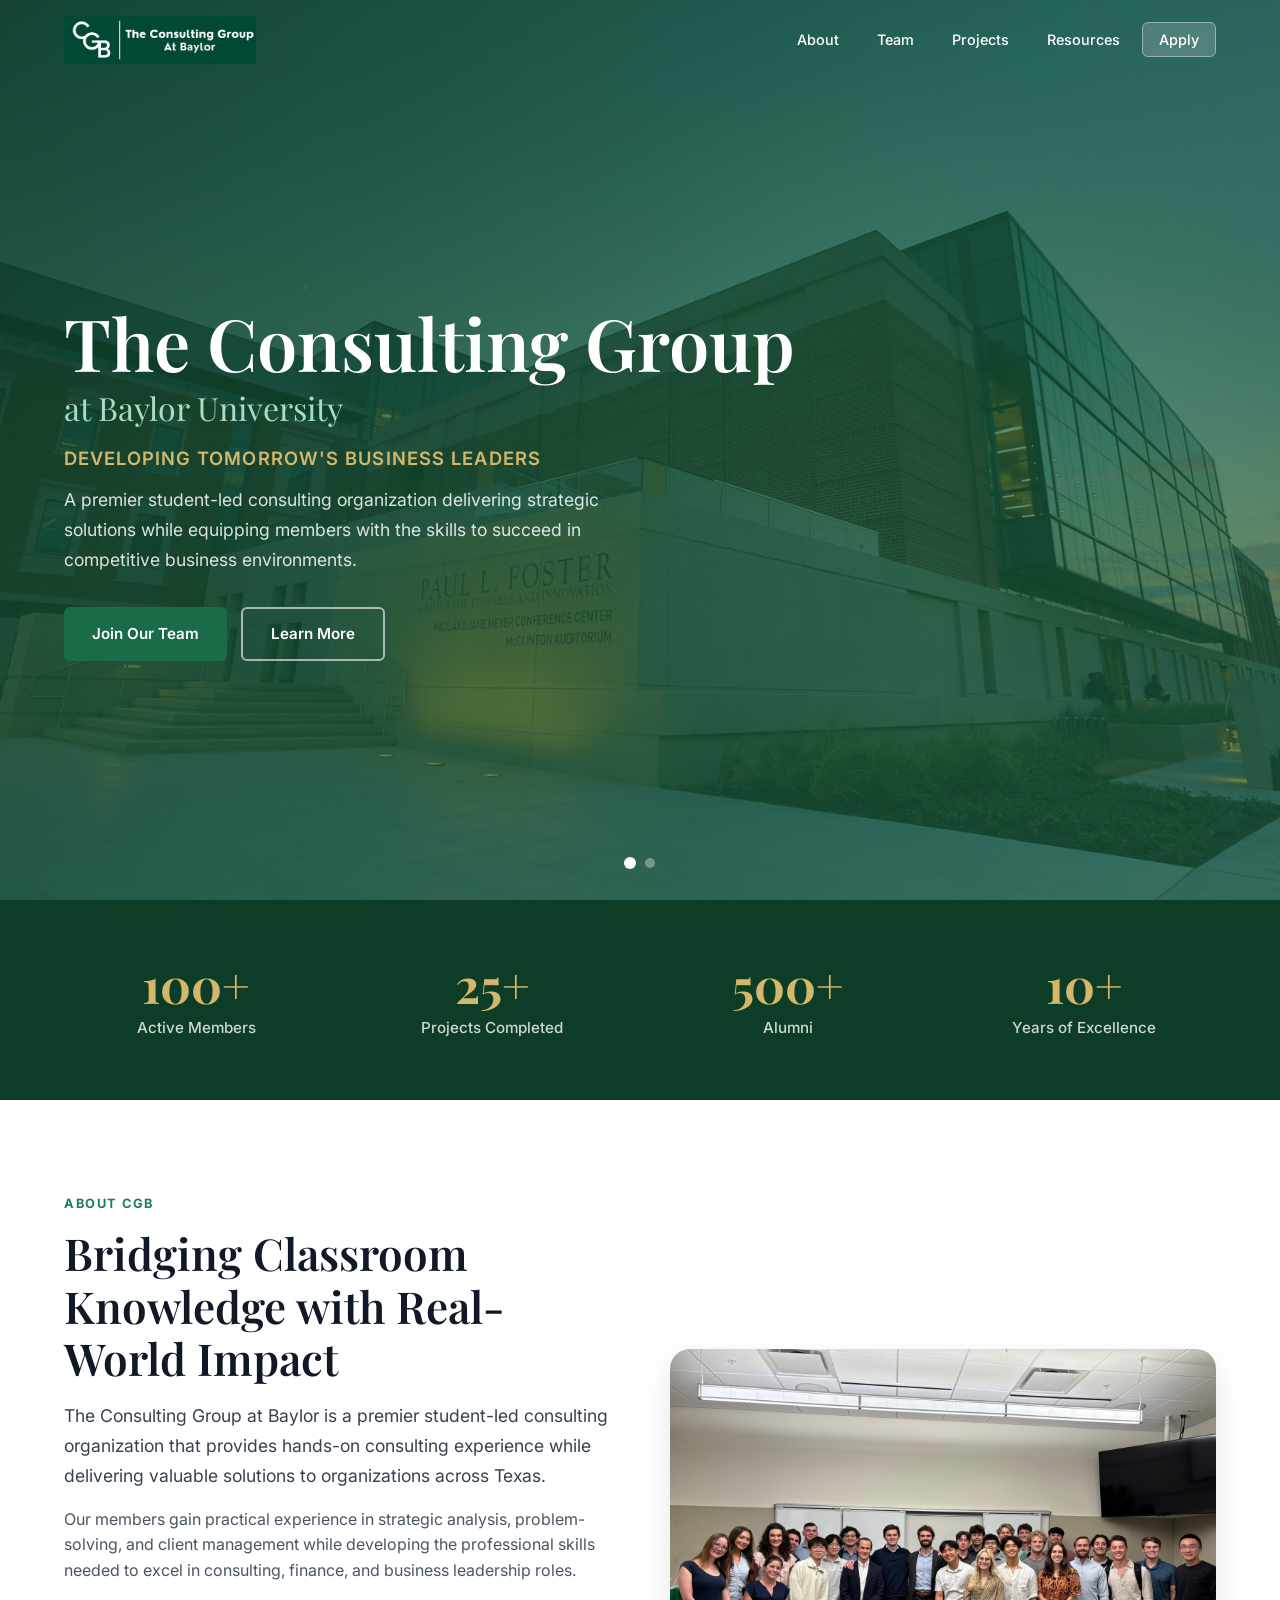
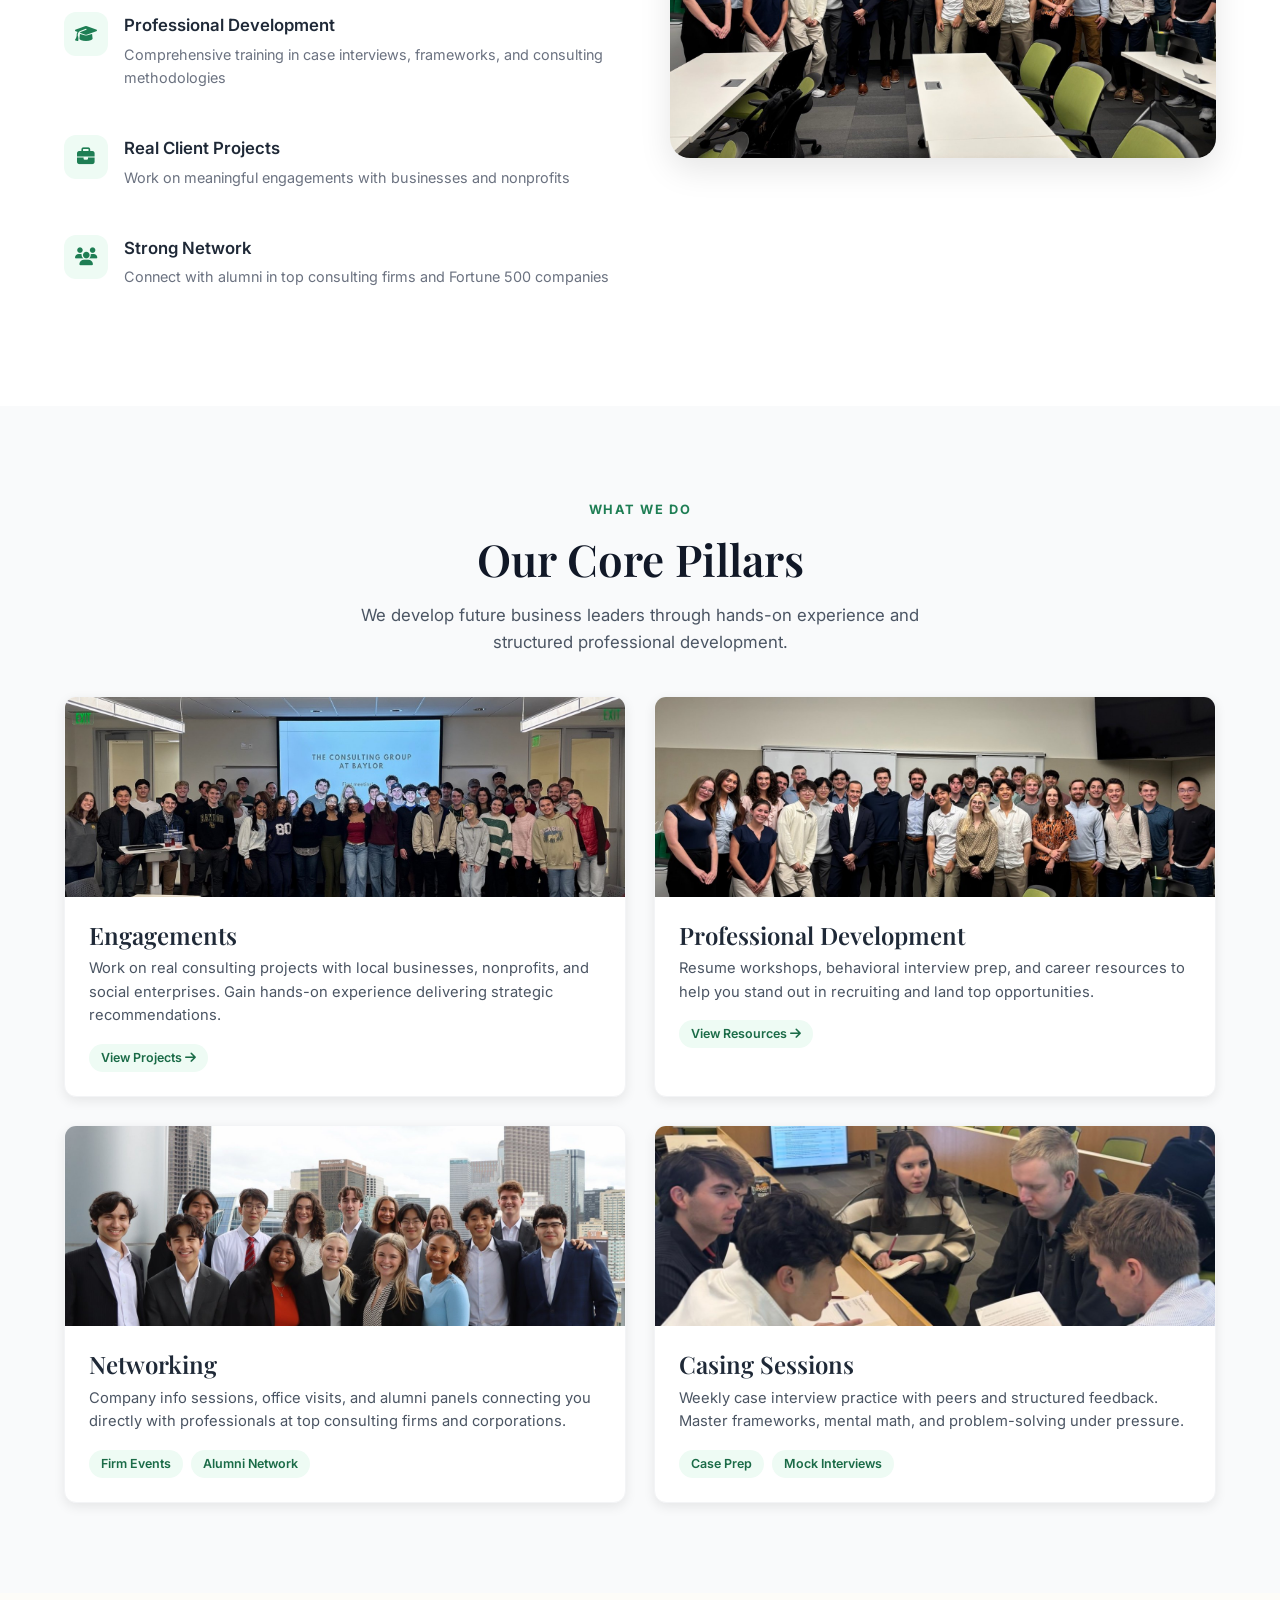
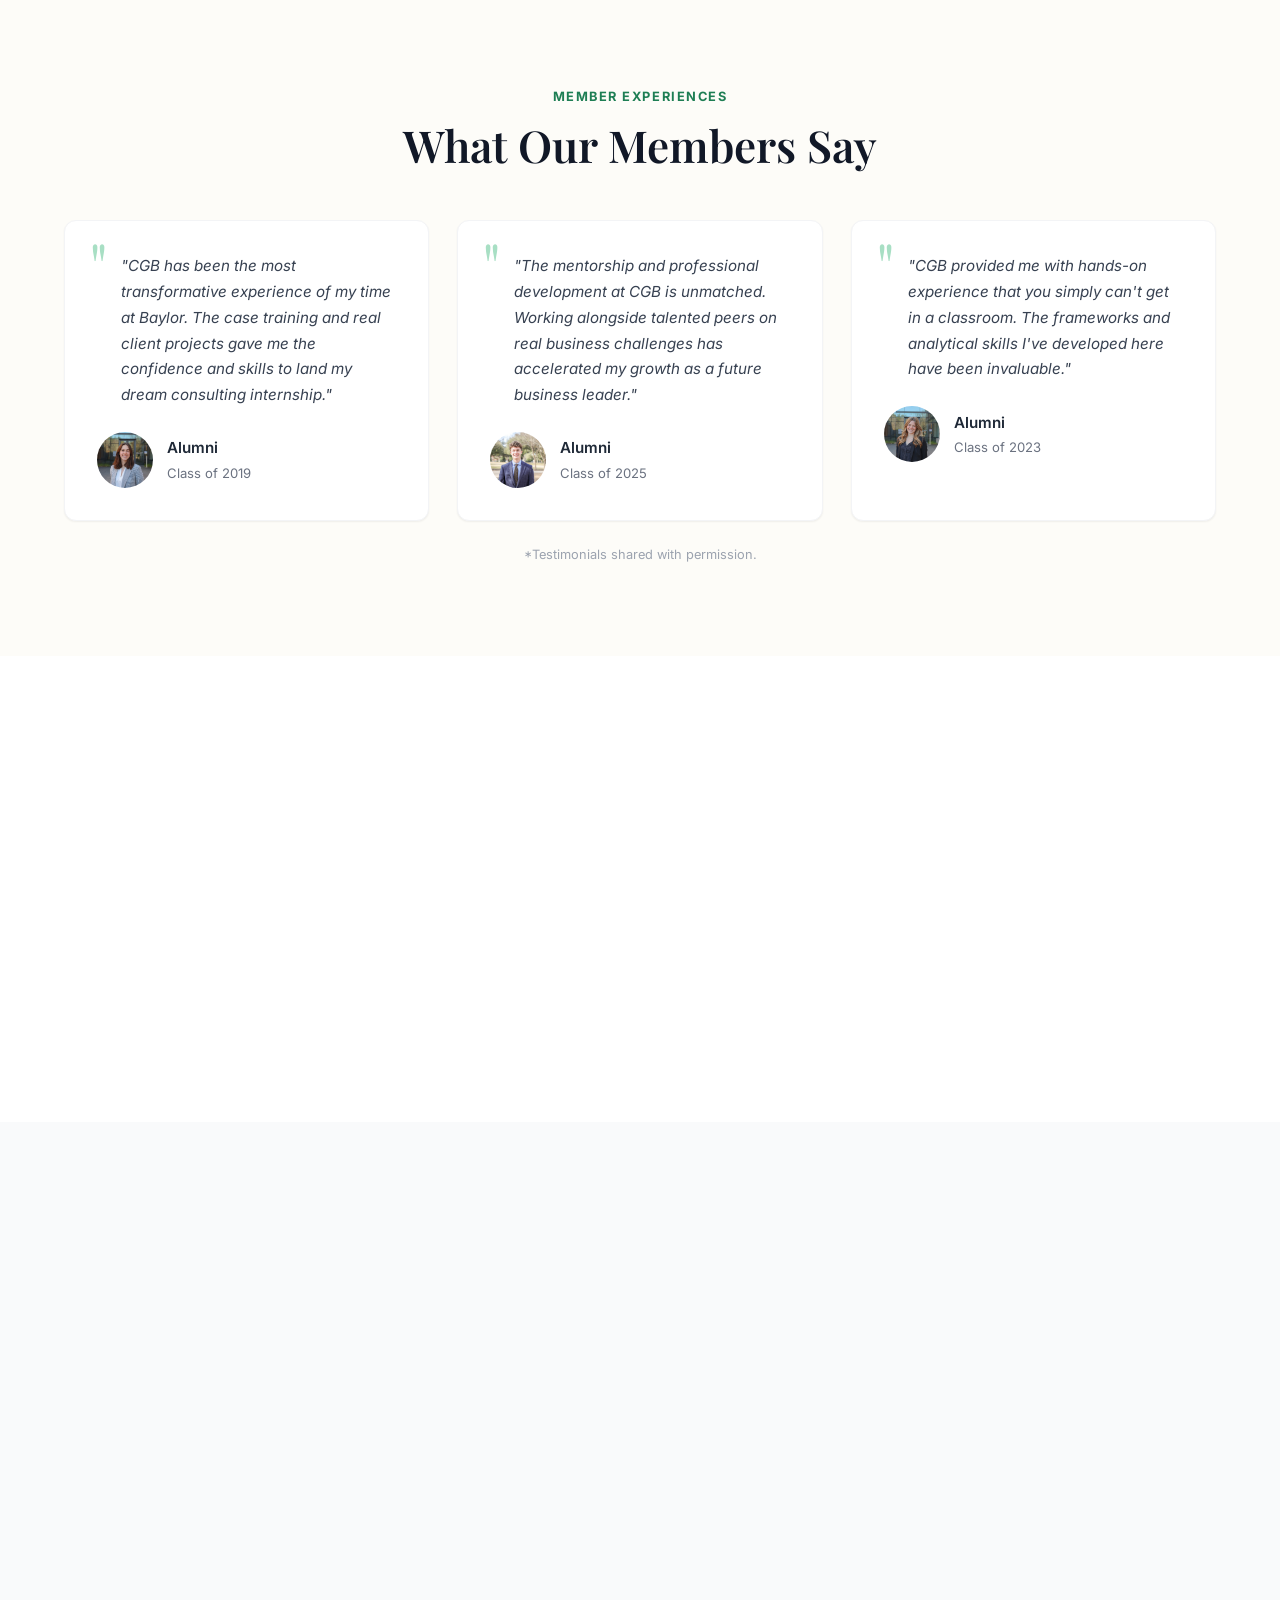
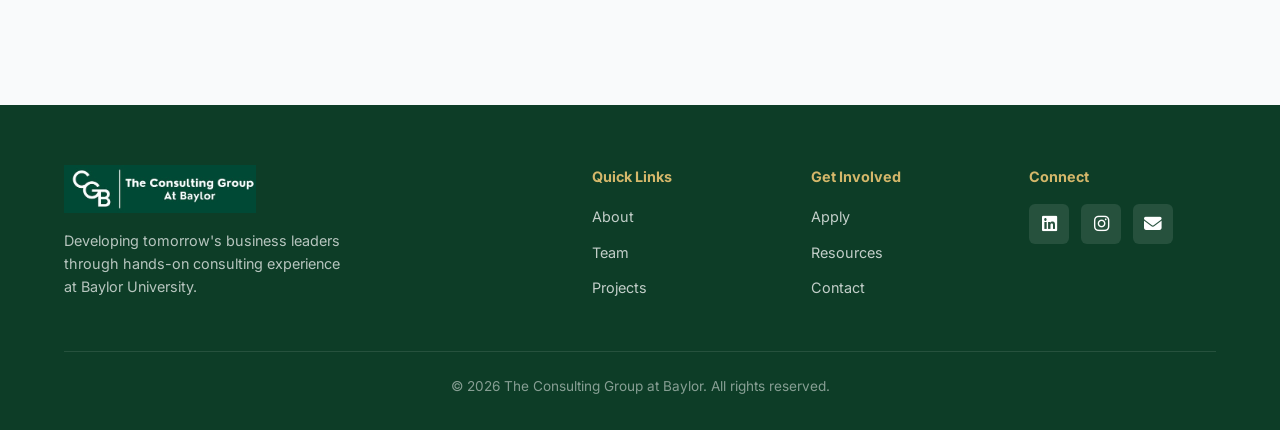
==== index.html @ 386610a5 "Add files via upload" ====
<!DOCTYPE html>
<html lang="en">
<head>
  <meta charset="UTF-8">
  <meta name="viewport" content="width=device-width, initial-scale=1.0">
  <title>The Consulting Group at Baylor | Student-Led Consulting</title>
  <meta name="description" content="The Consulting Group at Baylor – A premier student-led consulting organization delivering strategic solutions and developing future business leaders at Baylor University.">
  <link rel="preconnect" href="https://fonts.googleapis.com">
  <link rel="preconnect" href="https://fonts.gstatic.com" crossorigin>
  <link href="https://fonts.googleapis.com/css2?family=Inter:wght@300;400;500;600;700&family=Playfair+Display:wght@400;500;600;700&display=swap" rel="stylesheet">
  <link rel="stylesheet" href="https://cdnjs.cloudflare.com/ajax/libs/font-awesome/6.5.0/css/all.min.css">
  <link rel="stylesheet" href="css/style.css">
  <link rel="icon" type="image/png" href="assets/images/cgb-logo.png">
</head>
<body>

<!-- Navigation -->
<nav class="navbar" id="navbar">
  <div class="container">
    <div class="nav-wrapper">
      <a href="index.html" class="logo">
        <img src="assets/images/cgb-logo.png" alt="The Consulting Group at Baylor">
      </a>
      <button class="mobile-toggle" id="mobileToggle" aria-label="Toggle menu"><span></span><span></span><span></span></button>
      <ul class="nav-menu" id="navMenu">
        <li><a href="#about">About</a></li>
        <li><a href="team.html">Team</a></li>
        <li><a href="projects.html">Projects</a></li>
        <li><a href="resources.html">Resources</a></li>
        <li><a href="applications.html" class="nav-cta">Apply</a></li>
      </ul>
    </div>
  </div>
</nav>

<!-- Hero Section -->
<section class="hero">
  <div class="hero-background" id="heroBackground"></div>
  <div class="hero-overlay"></div>
  <div class="hero-content">
    <div class="container">
      <h1 class="hero-title">The Consulting Group</h1>
      <h2 class="hero-subtitle">at Baylor University</h2>
      <p class="hero-tagline">Developing Tomorrow's Business Leaders</p>
      <p class="hero-description">A premier student-led consulting organization delivering strategic solutions while equipping members with the skills to succeed in competitive business environments.</p>
      <div class="hero-actions">
        <a href="applications.html" class="btn btn-primary">Join Our Team</a>
        <a href="#about" class="btn btn-outline">Learn More</a>
      </div>
    </div>
  </div>
  <div class="hero-indicators" id="heroIndicators">
    <span></span><span></span>
  </div>
</section>

<!-- Stats Section -->
<section class="stats-section">
  <div class="container">
    <div class="stats-grid">
      <div class="stat-item fade-up stagger-1">
        <div class="stat-number" data-target="100" data-suffix="+">0</div>
        <div class="stat-label">Active Members</div>
      </div>
      <div class="stat-item fade-up stagger-2">
        <div class="stat-number" data-target="25" data-suffix="+">0</div>
        <div class="stat-label">Projects Completed</div>
      </div>
      <div class="stat-item fade-up stagger-3">
        <div class="stat-number" data-target="500" data-suffix="+">0</div>
        <div class="stat-label">Alumni</div>
      </div>
      <div class="stat-item fade-up stagger-4">
        <div class="stat-number" data-target="10" data-suffix="+">0</div>
        <div class="stat-label">Years of Excellence</div>
      </div>
    </div>
  </div>
</section>

<!-- About Section -->
<section id="about" class="section">
  <div class="container">
    <div class="mission-grid">
      <div class="mission-content fade-up">
        <span class="section-label">About CGB</span>
        <h2 class="section-title">Bridging Classroom Knowledge with Real-World Impact</h2>
        <p class="lead">The Consulting Group at Baylor is a premier student-led consulting organization that provides hands-on consulting experience while delivering valuable solutions to organizations across Texas.</p>
        <p>Our members gain practical experience in strategic analysis, problem-solving, and client management while developing the professional skills needed to excel in consulting, finance, and business leadership roles.</p>
        <div class="mission-features">
          <div class="feature-item">
            <i class="fas fa-graduation-cap"></i>
            <div>
              <h4>Professional Development</h4>
              <p>Comprehensive training in case interviews, frameworks, and consulting methodologies</p>
            </div>
          </div>
          <div class="feature-item">
            <i class="fas fa-briefcase"></i>
            <div>
              <h4>Real Client Projects</h4>
              <p>Work on meaningful engagements with businesses and nonprofits</p>
            </div>
          </div>
          <div class="feature-item">
            <i class="fas fa-users"></i>
            <div>
              <h4>Strong Network</h4>
              <p>Connect with alumni in top consulting firms and Fortune 500 companies</p>
            </div>
          </div>
        </div>
      </div>
      <div class="mission-media fade-up stagger-2">
        <div class="image-card">
          <img src="assets/images/speaker-event.png" alt="CGB Speaker Event">
        </div>
      </div>
    </div>
  </div>
</section>

<!-- What We Do - 4 Tiles -->
<section class="section section-alt">
  <div class="container">
    <div class="section-header centered fade-up">
      <span class="section-label">What We Do</span>
      <h2 class="section-title">Our Core Pillars</h2>
      <p class="section-description">We develop future business leaders through hands-on experience and structured professional development.</p>
    </div>
    <div class="projects-grid" style="margin-top:40px;">
      <!-- Engagements -->
      <a href="projects.html" class="project-card fade-up stagger-1" style="text-decoration:none;">
        <div class="project-image">
          <img src="assets/images/group-meeting.png" alt="Client Engagements">
        </div>
        <div class="project-content">
          <h3>Engagements</h3>
          <p>Work on real consulting projects with local businesses, nonprofits, and social enterprises. Gain hands-on experience delivering strategic recommendations.</p>
          <div class="project-tags">
            <span class="project-tag">View Projects <i class="fas fa-arrow-right"></i></span>
          </div>
        </div>
      </a>
      <!-- Professional Development -->
      <a href="resources.html" class="project-card fade-up stagger-2" style="text-decoration:none;">
        <div class="project-image">
          <img src="assets/images/speaker-event.png" alt="Professional Development">
        </div>
        <div class="project-content">
          <h3>Professional Development</h3>
          <p>Resume workshops, behavioral interview prep, and career resources to help you stand out in recruiting and land top opportunities.</p>
          <div class="project-tags">
            <span class="project-tag">View Resources <i class="fas fa-arrow-right"></i></span>
          </div>
        </div>
      </a>
      <!-- Networking -->
      <div class="project-card fade-up stagger-3">
        <div class="project-image">
          <img src="assets/images/group-professional.png" alt="Networking Events">
        </div>
        <div class="project-content">
          <h3>Networking</h3>
          <p>Company info sessions, office visits, and alumni panels connecting you directly with professionals at top consulting firms and corporations.</p>
          <div class="project-tags">
            <span class="project-tag">Firm Events</span>
            <span class="project-tag">Alumni Network</span>
          </div>
        </div>
      </div>
      <!-- Casing Sessions -->
      <div class="project-card fade-up stagger-4">
        <div class="project-image">
          <img src="assets/images/case-practice.png" alt="Casing Sessions">
        </div>
        <div class="project-content">
          <h3>Casing Sessions</h3>
          <p>Weekly case interview practice with peers and structured feedback. Master frameworks, mental math, and problem-solving under pressure.</p>
          <div class="project-tags">
            <span class="project-tag">Case Prep</span>
            <span class="project-tag">Mock Interviews</span>
          </div>
        </div>
      </div>
    </div>
  </div>
</section>

<!-- Testimonials -->
<section class="section testimonials-section">
  <div class="container">
    <div class="section-header centered fade-up">
      <span class="section-label">Member Experiences</span>
      <h2 class="section-title">What Our Members Say</h2>
    </div>
    <div class="testimonials-grid">
      <div class="testimonial-card fade-up stagger-1">
        <div class="testimonial-content">
          <p>"CGB has been the most transformative experience of my time at Baylor. The case training and real client projects gave me the confidence and skills to land my dream consulting internship."</p>
        </div>
        <div class="testimonial-author">
          <div class="testimonial-headshot"><img src="assets/images/testimonial-left.jpeg" alt="CGB alumni headshot"></div>
          <div>
            <h4>Alumni</h4>
            <p>Class of 2019</p>
          </div>
        </div>
      </div>
      <div class="testimonial-card fade-up stagger-2">
        <div class="testimonial-content">
          <p>"The mentorship and professional development at CGB is unmatched. Working alongside talented peers on real business challenges has accelerated my growth as a future business leader."</p>
        </div>
        <div class="testimonial-author">
          <div class="testimonial-headshot"><img src="assets/images/testimonial-middle.jpeg" alt="CGB alumni headshot"></div>
          <div>
            <h4>Alumni</h4>
            <p>Class of 2025</p>
          </div>
        </div>
      </div>
      <div class="testimonial-card fade-up stagger-3">
        <div class="testimonial-content">
          <p>"CGB provided me with hands-on experience that you simply can't get in a classroom. The frameworks and analytical skills I've developed here have been invaluable."</p>
        </div>
        <div class="testimonial-author">
          <div class="testimonial-headshot"><img src="assets/images/testimonial-right.jpeg" alt="CGB alumni headshot"></div>
          <div>
            <h4>Alumni</h4>
            <p>Class of 2023</p>
          </div>
        </div>
      </div>
    </div>
    <p class="testimonials-note">*Testimonials shared with permission.</p>
  </div>
</section>

<!-- CTA Section -->
<section class="section">
  <div class="container">
    <div class="cta-box fade-up">
      <h2>Ready to Launch Your Consulting Career?</h2>
      <p>Join The Consulting Group at Baylor and gain the skills, experience, and network to succeed in top consulting firms and beyond.</p>
      <a href="applications.html" class="btn btn-gold">Apply Now <i class="fas fa-arrow-right" style="margin-left:6px;"></i></a>
    </div>
  </div>
</section>

<!-- Contact Section -->
<section id="contact" class="section contact-section">
  <div class="container">
    <div class="contact-wrapper fade-up">
      <span class="section-label">Get in Touch</span>
      <h2 class="section-title">Let's Connect</h2>
      <p>Interested in partnering with us, sponsoring our organization, or learning more about The Consulting Group at Baylor?</p>

      <a href="mailto:cgb@baylor.edu" class="email-cta">
        <i class="fas fa-envelope"></i>
        <div class="email-text">
          <span class="email-label">Email us at</span>
          <span class="email-address">cgb@baylor.edu</span>
        </div>
      </a>

      <div class="contact-details">
        <div class="contact-item">
          <i class="fas fa-map-marker-alt"></i>
          <div>
            <h4>Location</h4>
            <p>Paul L. Foster Campus, Baylor University</p>
          </div>
        </div>
        <div class="contact-item">
          <i class="fab fa-linkedin"></i>
          <div>
            <h4>Follow Us</h4>
            <p><a href="https://www.linkedin.com/company/the-consulting-group-at-baylor" target="_blank" style="color:var(--green-700);font-weight:600;">LinkedIn</a></p>
          </div>
        </div>
      </div>
    </div>
  </div>
</section>

<!-- Footer -->
<footer class="footer">
  <div class="container">
    <div class="footer-content">
      <div class="footer-brand">
        <img src="assets/images/cgb-logo.png" alt="The Consulting Group at Baylor" class="footer-logo">
        <p>Developing tomorrow's business leaders through hands-on consulting experience at Baylor University.</p>
      </div>
      <div class="footer-links">
        <div class="footer-column">
          <h4>Quick Links</h4>
          <ul>
            <li><a href="#about">About</a></li>
            <li><a href="team.html">Team</a></li>
            <li><a href="projects.html">Projects</a></li>
          </ul>
        </div>
        <div class="footer-column">
          <h4>Get Involved</h4>
          <ul>
            <li><a href="applications.html">Apply</a></li>
            <li><a href="resources.html">Resources</a></li>
            <li><a href="#contact">Contact</a></li>
          </ul>
        </div>
        <div class="footer-column">
          <h4>Connect</h4>
          <div class="social-links">
            <a href="https://www.linkedin.com/company/the-consulting-group-at-baylor" target="_blank" aria-label="LinkedIn"><i class="fab fa-linkedin"></i></a>
            <a href="https://www.instagram.com/consultinggroupatbaylor" target="_blank" aria-label="Instagram"><i class="fab fa-instagram"></i></a>
            <a href="mailto:cgb@baylor.edu" aria-label="Email"><i class="fas fa-envelope"></i></a>
          </div>
        </div>
      </div>
    </div>
    <div class="footer-bottom">
      <p>&copy; 2026 The Consulting Group at Baylor. All rights reserved.</p>
    </div>
  </div>
</footer>

<!-- Modals -->
<div id="projectModal" class="modal">
  <div class="modal-overlay"></div>
  <div class="modal-container">
    <button class="modal-close" id="modalClose">&times;</button>
    <div class="modal-content" id="modalContent"></div>
  </div>
</div>

<div id="videoModal" class="modal">
  <div class="modal-overlay"></div>
  <div class="modal-container video-modal-container">
    <button class="modal-close" id="videoModalClose">&times;</button>
    <div class="video-wrapper">
      <iframe id="videoFrame" src="" frameborder="0" allow="accelerometer; autoplay; clipboard-write; encrypted-media; gyroscope; picture-in-picture" allowfullscreen></iframe>
    </div>
  </div>
</div>

<script src="js/main.js"></script>
</body>
</html>
---- css/style.css ----
/* =========================================
   The Consulting Group at Baylor - Stylesheet
   ========================================= */

/* --- CSS Variables --- */
:root {
  --green-900: #0d3d27;
  --green-800: #145a3a;
  --green-700: #1a6b47;
  --green-600: #1e7e54;
  --green-500: #22915f;
  --green-400: #3da87a;
  --green-300: #6dc49e;
  --green-200: #a8dfc4;
  --green-100: #d4f0e2;
  --green-50: #eefbf4;
  
  --gold-500: #c4a35a;
  --gold-400: #d4b76a;
  --gold-300: #e5cb8a;
  
  --gray-900: #111827;
  --gray-800: #1f2937;
  --gray-700: #374151;
  --gray-600: #4b5563;
  --gray-500: #6b7280;
  --gray-400: #9ca3af;
  --gray-300: #d1d5db;
  --gray-200: #e5e7eb;
  --gray-100: #f3f4f6;
  --gray-50: #f9fafb;
  
  --white: #ffffff;
  --cream: #fdfcf8;
  
  --font-display: 'Playfair Display', Georgia, serif;
  --font-body: 'Inter', system-ui, sans-serif;
  
  --shadow-sm: 0 1px 2px rgba(0,0,0,0.06);
  --shadow-md: 0 4px 12px rgba(0,0,0,0.08);
  --shadow-lg: 0 12px 32px rgba(0,0,0,0.1);
  --shadow-xl: 0 20px 48px rgba(0,0,0,0.12);
  
  --radius-sm: 6px;
  --radius-md: 12px;
  --radius-lg: 20px;
  --radius-xl: 28px;
  
  --transition: 0.3s cubic-bezier(0.4, 0, 0.2, 1);
}

/* --- Reset & Base --- */
*, *::before, *::after { box-sizing: border-box; margin: 0; padding: 0; }

html { 
  scroll-behavior: smooth; 
  -webkit-font-smoothing: antialiased;
}

@media (prefers-reduced-motion: reduce) {
  html { scroll-behavior: auto; }
  *, *::before, *::after { 
    animation-duration: 0.01ms !important;
    animation-iteration-count: 1 !important;
    transition-duration: 0.01ms !important;
  }
}

body {
  font-family: var(--font-body);
  color: var(--gray-800);
  line-height: 1.6;
  background: var(--white);
  overflow-x: hidden;
}

img { max-width: 100%; height: auto; display: block; }

a { color: inherit; text-decoration: none; }

.container {
  max-width: 1200px;
  margin: 0 auto;
  padding: 0 24px;
}

/* --- Typography --- */
h1, h2, h3 { 
  font-family: var(--font-display); 
  font-weight: 600; 
  line-height: 1.2; 
}
h1 { font-size: clamp(2.5rem, 5vw, 4rem); }
h2 { font-size: clamp(1.75rem, 3.5vw, 2.75rem); }
h3 { font-size: clamp(1.25rem, 2vw, 1.5rem); }
h4 { font-family: var(--font-body); font-weight: 600; font-size: 1.05rem; }

.section-label {
  display: inline-block;
  font-family: var(--font-body);
  font-size: 0.8rem;
  font-weight: 700;
  letter-spacing: 0.12em;
  text-transform: uppercase;
  color: var(--green-600);
  margin-bottom: 12px;
}

.section-title { color: var(--gray-900); margin-bottom: 16px; }
.section-description { color: var(--gray-600); max-width: 600px; font-size: 1.05rem; }
.section-header.centered { text-align: center; }
.section-header.centered .section-description { margin: 0 auto; }

/* --- Buttons --- */
.btn {
  display: inline-flex;
  align-items: center;
  gap: 8px;
  padding: 13px 28px;
  font-family: var(--font-body);
  font-size: 0.95rem;
  font-weight: 600;
  border-radius: var(--radius-sm);
  border: none;
  cursor: pointer;
  transition: var(--transition);
  white-space: nowrap;
}

.btn-primary {
  background: var(--green-700);
  color: var(--white);
}
.btn-primary:hover { 
  background: var(--green-800); 
  transform: translateY(-1px); 
  box-shadow: var(--shadow-md); 
}

.btn-outline {
  background: transparent;
  color: var(--white);
  border: 2px solid rgba(255,255,255,0.6);
}
.btn-outline:hover { 
  background: rgba(255,255,255,0.12); 
  border-color: var(--white); 
}

.btn-outline-dark {
  background: transparent;
  color: var(--green-700);
  border: 2px solid var(--green-300);
}
.btn-outline-dark:hover { 
  background: var(--green-50); 
  border-color: var(--green-500); 
}

.btn-gold {
  background: var(--gold-500);
  color: var(--green-900);
}
.btn-gold:hover { 
  background: var(--gold-400); 
  transform: translateY(-1px); 
}

.btn-full { width: 100%; justify-content: center; }
.btn-text { background: none; padding: 8px 0; color: var(--green-700); font-weight: 600; }
.btn-text:hover { color: var(--green-900); }

/* --- Navigation --- */
.navbar {
  position: fixed;
  top: 0;
  left: 0;
  width: 100%;
  z-index: 1000;
  padding: 16px 0;
  transition: var(--transition);
}

.navbar.scrolled {
  background: rgba(255,255,255,0.97);
  backdrop-filter: blur(12px);
  box-shadow: var(--shadow-sm);
  padding: 10px 0;
}

.nav-wrapper {
  display: flex;
  align-items: center;
  justify-content: space-between;
}

.logo img { height: 48px; }
.navbar.scrolled .logo img { height: 42px; }

.nav-menu {
  display: flex;
  align-items: center;
  gap: 6px;
  list-style: none;
}

.nav-menu a {
  padding: 8px 16px;
  font-size: 0.9rem;
  font-weight: 500;
  color: var(--white);
  border-radius: var(--radius-sm);
  transition: var(--transition);
}

.navbar.scrolled .nav-menu a { color: var(--gray-700); }
.nav-menu a:hover { background: rgba(255,255,255,0.15); }
.navbar.scrolled .nav-menu a:hover { background: var(--gray-100); color: var(--gray-900); }

.nav-cta {
  background: rgba(255,255,255,0.18) !important;
  border: 1.5px solid rgba(255,255,255,0.4) !important;
}
.navbar.scrolled .nav-cta {
  background: var(--green-50) !important;
  color: var(--green-700) !important;
  border-color: var(--green-200) !important;
}

.btn-resources {
  background: var(--gold-500) !important;
  color: var(--green-900) !important;
  border-radius: var(--radius-sm) !important;
}
.btn-resources:hover { background: var(--gold-400) !important; }

.mobile-toggle {
  display: none;
  flex-direction: column;
  gap: 5px;
  background: none;
  border: none;
  cursor: pointer;
  padding: 4px;
}
.mobile-toggle span {
  width: 24px;
  height: 2px;
  background: var(--white);
  border-radius: 2px;
  transition: var(--transition);
}
.navbar.scrolled .mobile-toggle span { background: var(--gray-800); }

/* --- Hero --- */
.hero {
  position: relative;
  min-height: 100vh;
  display: flex;
  align-items: center;
  overflow: hidden;
}

.hero-background {
  position: absolute;
  inset: 0;
  background-size: cover;
  background-position: center;
  transition: opacity 1.2s ease;
}

.hero-overlay {
  position: absolute;
  inset: 0;
  background: linear-gradient(135deg, rgba(13,61,39,0.88) 0%, rgba(20,90,58,0.72) 50%, rgba(26,107,71,0.58) 100%);
}

.hero-content {
  position: relative;
  z-index: 2;
  width: 100%;
  padding: 140px 0 80px;
}

.hero-title {
  color: var(--white);
  font-size: clamp(2.8rem, 6vw, 4.5rem);
  margin-bottom: 4px;
}

.hero-subtitle {
  font-family: var(--font-display);
  font-size: clamp(1.3rem, 2.5vw, 2rem);
  color: var(--green-200);
  font-weight: 400;
  margin-bottom: 16px;
}

.hero-tagline {
  font-size: 1.15rem;
  font-weight: 600;
  letter-spacing: 0.06em;
  text-transform: uppercase;
  color: var(--gold-400);
  margin-bottom: 12px;
}

.hero-description {
  font-size: 1.1rem;
  color: rgba(255,255,255,0.85);
  max-width: 560px;
  margin-bottom: 32px;
  line-height: 1.7;
}

.hero-actions { display: flex; gap: 14px; flex-wrap: wrap; }

/* Hero slide indicators */
.hero-indicators {
  position: absolute;
  bottom: 32px;
  left: 50%;
  transform: translateX(-50%);
  display: flex;
  gap: 10px;
  z-index: 5;
}
.hero-indicators span {
  width: 10px;
  height: 10px;
  border-radius: 50%;
  background: rgba(255,255,255,0.35);
  cursor: pointer;
  transition: var(--transition);
}
.hero-indicators span.active { background: var(--white); transform: scale(1.2); }

/* Subpage heroes */
.applications-hero, .resources-hero, .team-hero, .projects-hero {
  min-height: 50vh;
}

.applications-hero .hero-content,
.resources-hero .hero-content,
.team-hero .hero-content,
.projects-hero .hero-content {
  padding: 160px 0 60px;
}

/* --- Sections --- */
.section { padding: 90px 0; }
.section-alt { background: var(--gray-50); }

/* --- Mission Section --- */
.mission-grid {
  display: grid;
  grid-template-columns: 1fr 1fr;
  gap: 60px;
  align-items: center;
}

.mission-content .lead {
  font-size: 1.1rem;
  color: var(--gray-700);
  margin-bottom: 16px;
  line-height: 1.7;
}

.mission-content p { color: var(--gray-600); margin-bottom: 28px; }

.mission-features { display: flex; flex-direction: column; gap: 18px; }

.feature-item {
  display: flex;
  gap: 16px;
  align-items: flex-start;
}

.feature-item i {
  width: 44px;
  height: 44px;
  background: var(--green-50);
  border-radius: var(--radius-md);
  display: flex;
  align-items: center;
  justify-content: center;
  color: var(--green-600);
  font-size: 1.1rem;
  flex-shrink: 0;
}

.feature-item h4 { margin-bottom: 4px; }
.feature-item p { font-size: 0.9rem; color: var(--gray-500); }

.mission-media {
  position: relative;
}

.video-card {
  position: relative;
  border-radius: var(--radius-lg);
  overflow: hidden;
  cursor: pointer;
  box-shadow: var(--shadow-lg);
}

.video-card img {
  width: 100%;
  height: 100%;
  object-fit: cover;
  transition: transform 0.5s ease;
}

.video-card:hover img { transform: scale(1.03); }

.video-overlay {
  position: absolute;
  inset: 0;
  background: rgba(13,61,39,0.5);
  display: flex;
  flex-direction: column;
  align-items: center;
  justify-content: center;
  transition: var(--transition);
}

.video-card:hover .video-overlay { background: rgba(13,61,39,0.65); }

.play-button {
  width: 72px;
  height: 72px;
  background: var(--white);
  border-radius: 50%;
  display: flex;
  align-items: center;
  justify-content: center;
  color: var(--green-700);
  font-size: 1.4rem;
  box-shadow: var(--shadow-lg);
  transition: var(--transition);
}

.video-card:hover .play-button { transform: scale(1.08); }

.video-label {
  margin-top: 14px;
  color: var(--white);
  font-weight: 600;
  font-size: 0.9rem;
}

/* Image card (for when there's no video) */
.image-card {
  position: relative;
  border-radius: var(--radius-lg);
  overflow: hidden;
  box-shadow: var(--shadow-lg);
}

.image-card img {
  width: 100%;
  height: 100%;
  object-fit: cover;
}

/* --- Stats Section --- */
.stats-section {
  background: var(--green-900);
  padding: 60px 0;
}

.stats-grid {
  display: grid;
  grid-template-columns: repeat(4, 1fr);
  gap: 32px;
  text-align: center;
}

.stat-item { color: var(--white); }

.stat-number {
  font-family: var(--font-display);
  font-size: 3rem;
  font-weight: 700;
  color: var(--gold-400);
  line-height: 1;
  margin-bottom: 8px;
}

.stat-label {
  font-size: 0.95rem;
  color: rgba(255,255,255,0.8);
  font-weight: 500;
}

/* --- Practice Areas --- */
.practice-areas-grid {
  display: grid;
  grid-template-columns: repeat(3, 1fr);
  gap: 24px;
  margin-top: 40px;
}

.practice-card {
  background: var(--white);
  border: 1px solid var(--gray-200);
  border-radius: var(--radius-md);
  padding: 32px 24px;
  text-align: center;
  transition: var(--transition);
}

.practice-card:hover {
  border-color: var(--green-300);
  box-shadow: var(--shadow-md);
  transform: translateY(-3px);
}

.practice-card i {
  width: 56px;
  height: 56px;
  background: var(--green-50);
  border-radius: var(--radius-md);
  display: inline-flex;
  align-items: center;
  justify-content: center;
  color: var(--green-600);
  font-size: 1.5rem;
  margin-bottom: 16px;
}

.practice-card h3 { margin-bottom: 8px; font-size: 1.15rem; }
.practice-card p { font-size: 0.9rem; color: var(--gray-600); }

/* --- Team Section --- */
.team-grid {
  display: grid;
  grid-template-columns: repeat(4, 1fr);
  gap: 24px;
  margin-top: 48px;
}

.team-card {
  background: var(--white);
  border-radius: var(--radius-md);
  overflow: hidden;
  box-shadow: var(--shadow-sm);
  border: 1px solid var(--gray-100);
  transition: var(--transition);
}

.team-card:hover { 
  box-shadow: var(--shadow-lg); 
  transform: translateY(-4px); 
}

.team-image {
  width: 100%;
  height: 240px;
  overflow: hidden;
}

.team-image img {
  width: 100%;
  height: 100%;
  object-fit: cover;
  object-position: top;
  transition: transform 0.5s ease;
}

.team-card:hover .team-image img { transform: scale(1.05); }

.team-info {
  padding: 20px;
}

.team-info h3 { font-size: 1.1rem; margin-bottom: 4px; }
.team-role { font-size: 0.85rem; font-weight: 600; color: var(--green-600); margin-bottom: 4px; }
.team-major { font-size: 0.82rem; color: var(--gray-500); }

/* --- Projects Section --- */
.projects-grid {
  display: grid;
  grid-template-columns: repeat(2, 1fr);
  gap: 28px;
  margin-top: 48px;
}

.project-card {
  background: var(--white);
  border-radius: var(--radius-md);
  overflow: hidden;
  box-shadow: var(--shadow-md);
  border: 1px solid var(--gray-100);
  transition: var(--transition);
  cursor: pointer;
}

.project-card:hover { 
  box-shadow: var(--shadow-lg); 
  transform: translateY(-3px); 
}

.project-image {
  height: 200px;
  overflow: hidden;
}

.project-image img {
  width: 100%;
  height: 100%;
  object-fit: cover;
  transition: transform 0.5s ease;
}

.project-card:hover .project-image img { transform: scale(1.05); }

.project-content {
  padding: 24px;
}

.project-content h3 { margin-bottom: 8px; }
.project-client { font-size: 0.9rem; font-weight: 600; color: var(--green-600); margin-bottom: 12px; }
.project-content p { font-size: 0.92rem; color: var(--gray-600); line-height: 1.6; margin-bottom: 16px; }

.project-tags { display: flex; gap: 8px; flex-wrap: wrap; }
.project-tag {
  padding: 4px 12px;
  font-size: 0.78rem;
  font-weight: 600;
  border-radius: 100px;
  background: var(--green-50);
  color: var(--green-700);
}

/* --- Project Detail Cards (Projects Page) --- */
.project-detail-card {
  background: var(--white);
  border-radius: var(--radius-md);
  box-shadow: var(--shadow-md);
  overflow: hidden;
  margin-bottom: 20px;
  border: 1px solid var(--gray-100);
  transition: var(--transition);
}
.project-detail-card:hover { box-shadow: var(--shadow-lg); }

.project-header {
  display: flex;
  justify-content: space-between;
  align-items: center;
  padding: 24px 28px;
  cursor: pointer;
  gap: 20px;
}

.project-header-left {
  flex: 1;
}

.project-header-left h3 { 
  margin-bottom: 4px; 
  font-size: 1.2rem; 
}

.project-header-left .project-client { 
  font-weight: 600; 
  color: var(--green-700); 
  font-size: 0.88rem; 
  margin-bottom: 8px;
}

.project-header .project-tags {
  display: flex;
  gap: 6px;
  flex-wrap: wrap;
}

.project-toggle {
  width: 36px;
  height: 36px;
  background: var(--green-50);
  border-radius: 50%;
  display: flex;
  align-items: center;
  justify-content: center;
  color: var(--green-600);
  transition: var(--transition);
  flex-shrink: 0;
}

.project-detail-card.expanded .project-toggle {
  transform: rotate(180deg);
}

.project-body {
  max-height: 0;
  overflow: hidden;
  transition: max-height 0.4s ease;
}

.project-detail-card.expanded .project-body {
  max-height: 600px;
}

.project-body-content {
  display: grid;
  grid-template-columns: 1fr 200px;
  gap: 28px;
  padding: 0 28px 28px;
  border-top: 1px solid var(--gray-100);
  padding-top: 24px;
}

.project-body-left p {
  color: var(--gray-600);
  font-size: 0.92rem;
  line-height: 1.7;
  margin-bottom: 16px;
}

.project-body-left h4 {
  font-size: 0.9rem;
  margin-bottom: 10px;
  color: var(--gray-800);
}

.project-outcomes {
  list-style: none;
}

.project-outcomes li {
  padding: 4px 0 4px 22px;
  position: relative;
  color: var(--gray-600);
  font-size: 0.88rem;
}

.project-outcomes li::before {
  content: '✓';
  position: absolute;
  left: 0;
  color: var(--green-500);
  font-weight: 700;
}

.project-body-right {
  display: flex;
  flex-direction: column;
  align-items: center;
  text-align: center;
  padding: 16px;
  background: var(--gray-50);
  border-radius: var(--radius-md);
}

.project-slide-placeholder {
  width: 100%;
  height: 100px;
  background: var(--gray-200);
  border-radius: var(--radius-sm);
  display: flex;
  align-items: center;
  justify-content: center;
  color: var(--gray-400);
  font-size: 0.8rem;
  margin-bottom: 12px;
}

.project-body-right .project-leader-photo {
  width: 70px;
  height: 70px;
  margin-bottom: 10px;
}

.project-body-right .project-leader-name {
  font-size: 0.9rem;
}

.project-body-right .project-leader-role {
  font-size: 0.78rem;
}

.project-body-right .project-leader-major {
  font-size: 0.75rem;
}

.project-page-metrics {
  display: grid;
  grid-template-columns: repeat(4, 1fr);
  gap: 24px;
  margin-top: 40px;
  margin-bottom: 60px;
}

.project-page-metric {
  text-align: center;
  padding: 24px 16px;
  background: var(--white);
  border-radius: var(--radius-md);
  box-shadow: var(--shadow-sm);
  border: 1px solid var(--gray-100);
}

.project-page-metric .metric-num {
  font-family: var(--font-display);
  font-size: 2.2rem;
  color: var(--green-700);
  line-height: 1;
  margin-bottom: 6px;
}

.project-page-metric p { font-size: 0.88rem; color: var(--gray-600); }

/* --- Resources Section --- */
.resources-grid {
  display: grid;
  grid-template-columns: repeat(2, 1fr);
  gap: 32px;
  margin-top: 40px;
}

.resource-card {
  background: var(--white);
  border: 1px solid var(--gray-200);
  border-radius: var(--radius-md);
  padding: 32px;
  transition: var(--transition);
}

.resource-card:hover {
  border-color: var(--green-300);
  box-shadow: var(--shadow-md);
}

.resource-card i {
  width: 56px;
  height: 56px;
  background: var(--green-50);
  border-radius: var(--radius-md);
  display: flex;
  align-items: center;
  justify-content: center;
  color: var(--green-600);
  font-size: 1.5rem;
  margin-bottom: 20px;
}

.resource-card h3 { margin-bottom: 10px; }
.resource-card p { font-size: 0.95rem; color: var(--gray-600); margin-bottom: 20px; line-height: 1.6; }

.connect-callout {
  background: linear-gradient(135deg, var(--green-700) 0%, var(--green-800) 100%);
  border-radius: var(--radius-lg);
  padding: 48px;
  color: var(--white);
  text-align: center;
  margin-top: 60px;
}

.connect-callout h3 {
  color: var(--white);
  margin-bottom: 12px;
}

.connect-callout p {
  color: rgba(255,255,255,0.85);
  margin-bottom: 24px;
  max-width: 500px;
  margin-left: auto;
  margin-right: auto;
}

/* --- Testimonials --- */
.testimonials-section {
  background: var(--cream);
}

.testimonials-grid {
  display: grid;
  grid-template-columns: repeat(3, 1fr);
  gap: 28px;
  margin-top: 48px;
}

.testimonial-card {
  background: var(--white);
  border-radius: var(--radius-md);
  padding: 32px;
  box-shadow: var(--shadow-sm);
  border: 1px solid var(--gray-100);
  transition: var(--transition);
}

.testimonial-card:hover { box-shadow: var(--shadow-md); }

.testimonial-content {
  position: relative;
  margin-bottom: 24px;
}

.testimonial-content::before {
  content: '"';
  font-family: var(--font-display);
  font-size: 4rem;
  color: var(--green-200);
  position: absolute;
  top: -20px;
  left: -8px;
  line-height: 1;
}

.testimonial-content p {
  font-size: 0.95rem;
  line-height: 1.7;
  color: var(--gray-700);
  padding-left: 24px;
  font-style: italic;
}

.testimonial-author h4 { font-size: 0.95rem; margin-bottom: 2px; }
.testimonial-author p { font-size: 0.82rem; color: var(--gray-500); }
.testimonial-author {
  display: flex;
  align-items: center;
  gap: 14px;
}

.testimonial-headshot {
  width: 56px;
  height: 56px;
  border-radius: 50%;
  overflow: hidden;
  flex-shrink: 0;
}

.testimonial-headshot img {
  width: 100%;
  height: 100%;
  object-fit: cover;
  object-position: top;
}

.testimonials-note {
  text-align: center;
  margin-top: 24px;
  font-size: 0.8rem;
  color: var(--gray-400);
}

/* --- Applications Section --- */
.qualities-grid {
  display: grid;
  grid-template-columns: repeat(3, 1fr);
  gap: 24px;
  margin-top: 40px;
}

.quality-card {
  background: var(--white);
  border-radius: var(--radius-md);
  padding: 28px 24px;
  text-align: center;
  box-shadow: var(--shadow-sm);
  border: 1px solid var(--gray-100);
}

.quality-card i {
  width: 48px;
  height: 48px;
  background: var(--green-50);
  border-radius: var(--radius-md);
  display: inline-flex;
  align-items: center;
  justify-content: center;
  color: var(--green-600);
  font-size: 1.2rem;
  margin-bottom: 16px;
}

.quality-card h4 { margin-bottom: 8px; }
.quality-card p { font-size: 0.88rem; color: var(--gray-600); }

.timeline-section {
  background: var(--gray-50);
}

.timeline {
  max-width: 700px;
  margin: 48px auto 0;
  position: relative;
}

.timeline::before {
  content: '';
  position: absolute;
  left: 20px;
  top: 0;
  bottom: 0;
  width: 2px;
  background: var(--green-200);
}

.timeline-item {
  display: flex;
  gap: 24px;
  margin-bottom: 32px;
  position: relative;
}

.timeline-marker {
  width: 42px;
  height: 42px;
  background: var(--green-600);
  border-radius: 50%;
  display: flex;
  align-items: center;
  justify-content: center;
  color: var(--white);
  font-weight: 700;
  font-size: 0.9rem;
  flex-shrink: 0;
  z-index: 1;
}

.timeline-content h4 { margin-bottom: 4px; }
.timeline-content p { font-size: 0.92rem; color: var(--gray-600); }

/* --- CTA Box --- */
.cta-box {
  background: linear-gradient(135deg, var(--green-700) 0%, var(--green-800) 100%);
  border-radius: var(--radius-lg);
  padding: 48px;
  text-align: center;
  color: var(--white);
}

.cta-box h2 { color: var(--white); margin-bottom: 12px; }
.cta-box p { color: rgba(255,255,255,0.85); margin-bottom: 24px; max-width: 500px; margin-left: auto; margin-right: auto; }

/* --- Contact Section --- */
.contact-section {
  background: var(--gray-50);
}

.contact-wrapper {
  max-width: 600px;
  margin: 0 auto;
  text-align: center;
}

.contact-wrapper p {
  color: var(--gray-600);
  margin-bottom: 32px;
}

.email-cta {
  display: inline-flex;
  align-items: center;
  gap: 16px;
  padding: 20px 32px;
  background: var(--white);
  border: 2px solid var(--green-200);
  border-radius: var(--radius-md);
  transition: var(--transition);
  margin-bottom: 40px;
}

.email-cta:hover {
  border-color: var(--green-400);
  box-shadow: var(--shadow-md);
}

.email-cta i {
  font-size: 1.8rem;
  color: var(--green-600);
}

.email-text { text-align: left; }
.email-label { display: block; font-size: 0.82rem; color: var(--gray-500); margin-bottom: 2px; }
.email-address { font-size: 1.1rem; font-weight: 600; color: var(--green-700); }

.contact-details {
  display: flex;
  justify-content: center;
  gap: 48px;
}

.contact-item {
  display: flex;
  gap: 12px;
  align-items: flex-start;
  text-align: left;
}

.contact-item i {
  width: 40px;
  height: 40px;
  background: var(--green-50);
  border-radius: var(--radius-sm);
  display: flex;
  align-items: center;
  justify-content: center;
  color: var(--green-600);
}

.contact-item h4 { font-size: 0.9rem; margin-bottom: 2px; }
.contact-item p { font-size: 0.88rem; color: var(--gray-600); }

/* --- Footer --- */
.footer {
  background: var(--green-900);
  padding: 60px 0 32px;
  color: var(--white);
}

.footer-content {
  display: grid;
  grid-template-columns: 1.5fr 2fr;
  gap: 60px;
  margin-bottom: 40px;
}

.footer-logo { height: 48px; margin-bottom: 16px; }
.footer-brand p { font-size: 0.9rem; color: rgba(255,255,255,0.7); max-width: 280px; }

.footer-links {
  display: grid;
  grid-template-columns: repeat(3, 1fr);
  gap: 32px;
}

.footer-column h4 { 
  font-size: 0.9rem; 
  font-weight: 700; 
  margin-bottom: 16px; 
  color: var(--gold-400);
}

.footer-column ul { list-style: none; }

.footer-column li { margin-bottom: 10px; }

.footer-column a {
  font-size: 0.9rem;
  color: rgba(255,255,255,0.75);
  transition: var(--transition);
}

.footer-column a:hover { color: var(--white); }

.social-links {
  display: flex;
  gap: 12px;
}

.social-links a {
  width: 40px;
  height: 40px;
  background: rgba(255,255,255,0.1);
  border-radius: var(--radius-sm);
  display: flex;
  align-items: center;
  justify-content: center;
  font-size: 1.1rem;
  color: var(--white);
  transition: var(--transition);
}

.social-links a:hover {
  background: var(--green-600);
}

.footer-bottom {
  border-top: 1px solid rgba(255,255,255,0.1);
  padding-top: 24px;
  text-align: center;
}

.footer-bottom p {
  font-size: 0.85rem;
  color: rgba(255,255,255,0.5);
}

/* --- Modals --- */
.modal {
  position: fixed;
  inset: 0;
  z-index: 2000;
  display: flex;
  align-items: center;
  justify-content: center;
  opacity: 0;
  visibility: hidden;
  transition: var(--transition);
}

.modal.active { opacity: 1; visibility: visible; }

.modal-overlay {
  position: absolute;
  inset: 0;
  background: rgba(0,0,0,0.7);
}

.modal-container {
  position: relative;
  background: var(--white);
  border-radius: var(--radius-lg);
  max-width: 600px;
  width: 90%;
  max-height: 80vh;
  overflow-y: auto;
  padding: 40px;
  z-index: 1;
  transform: scale(0.95);
  transition: var(--transition);
}

.modal.active .modal-container { transform: scale(1); }

.modal-close {
  position: absolute;
  top: 16px;
  right: 16px;
  width: 36px;
  height: 36px;
  background: var(--gray-100);
  border: none;
  border-radius: 50%;
  font-size: 1.5rem;
  cursor: pointer;
  display: flex;
  align-items: center;
  justify-content: center;
  color: var(--gray-600);
  transition: var(--transition);
}

.modal-close:hover { background: var(--gray-200); color: var(--gray-800); }

.video-modal-container {
  max-width: 900px;
  padding: 0;
  background: transparent;
}

.video-wrapper {
  position: relative;
  padding-bottom: 56.25%;
  height: 0;
}

.video-wrapper iframe {
  position: absolute;
  inset: 0;
  width: 100%;
  height: 100%;
  border-radius: var(--radius-md);
}

/* --- Swoosh decoration --- */
.swoosh-section {
  position: relative;
  overflow: hidden;
}

.swoosh-bg {
  position: absolute;
  top: 0;
  right: -10%;
  width: 60%;
  height: 100%;
  background: linear-gradient(135deg, var(--green-100) 0%, var(--green-50) 100%);
  border-radius: 0 0 0 60%;
  z-index: 0;
  opacity: 0.6;
}

.swoosh-section > .container { position: relative; z-index: 1; }

/* --- Team Page --- */
.team-page-grid {
  display: grid;
  grid-template-columns: repeat(3, 1fr);
  gap: 28px;
  margin-top: 48px;
}

.team-page-card {
  background: var(--white);
  border-radius: var(--radius-md);
  overflow: hidden;
  box-shadow: var(--shadow-md);
  border: 1px solid var(--gray-100);
  transition: var(--transition);
}
.team-page-card:hover { box-shadow: var(--shadow-lg); transform: translateY(-3px); }

.team-page-card .team-image { height: 280px; }
.team-page-card .team-info { padding: 24px; text-align: center; }
.team-page-card .team-info h3 { font-size: 1.2rem; }
.team-link-card {
  display: block;
}

.team-metrics {
  display: grid;
  grid-template-columns: repeat(3, 1fr);
  gap: 24px;
  margin-top: 40px;
  margin-bottom: 60px;
}

.team-metric {
  text-align: center;
  padding: 28px 16px;
  background: var(--white);
  border-radius: var(--radius-md);
  box-shadow: var(--shadow-sm);
  border: 1px solid var(--gray-100);
}

.team-metric .metric-num {
  font-family: var(--font-display);
  font-size: 2.2rem;
  color: var(--green-700);
  line-height: 1;
  margin-bottom: 6px;
}

.team-metric p { color: var(--gray-600); font-size: 0.9rem; }

/* --- FAQ --- */
.faq-list {
  max-width: 700px;
  margin: 40px auto 0;
}

.faq-item {
  border-bottom: 1px solid var(--gray-200);
}

.faq-question {
  width: 100%;
  background: none;
  border: none;
  padding: 20px 0;
  display: flex;
  justify-content: space-between;
  align-items: center;
  cursor: pointer;
  font-family: var(--font-body);
  font-size: 1rem;
  font-weight: 600;
  color: var(--gray-800);
  text-align: left;
}

.faq-question i {
  transition: var(--transition);
  color: var(--green-600);
}

.faq-item.active .faq-question i { transform: rotate(180deg); }

.faq-answer {
  max-height: 0;
  overflow: hidden;
  transition: max-height 0.3s ease;
}

.faq-item.active .faq-answer { max-height: 200px; }

.faq-answer p {
  padding-bottom: 20px;
  font-size: 0.95rem;
  color: var(--gray-600);
  line-height: 1.7;
}

/* --- Member Portal Teaser --- */
.portal-teaser {
  background: var(--cream);
  border: 2px solid var(--green-200);
  border-radius: var(--radius-lg);
  padding: 40px;
  text-align: center;
  margin-top: 60px;
}

.portal-teaser i {
  font-size: 2.5rem;
  color: var(--green-600);
  margin-bottom: 16px;
}

.portal-teaser h3 { margin-bottom: 12px; }
.portal-teaser p { color: var(--gray-600); margin-bottom: 20px; }

/* --- Animations --- */
.fade-up {
  opacity: 0;
  transform: translateY(24px);
  transition: opacity 0.7s ease, transform 0.7s ease;
}

.fade-up.visible {
  opacity: 1;
  transform: translateY(0);
}

.stagger-1 { transition-delay: 0.05s; }
.stagger-2 { transition-delay: 0.1s; }
.stagger-3 { transition-delay: 0.15s; }
.stagger-4 { transition-delay: 0.2s; }
.stagger-5 { transition-delay: 0.25s; }
.stagger-6 { transition-delay: 0.3s; }
.stagger-7 { transition-delay: 0.35s; }
.stagger-8 { transition-delay: 0.4s; }

/* --- Responsive --- */
@media (max-width: 1024px) {
  .mission-grid { grid-template-columns: 1fr; gap: 40px; }
  .stats-grid { grid-template-columns: repeat(2, 1fr); }
  .team-grid { grid-template-columns: repeat(2, 1fr); }
  .testimonials-grid { grid-template-columns: 1fr; }
  .practice-areas-grid { grid-template-columns: repeat(2, 1fr); }
  .footer-content { grid-template-columns: 1fr; gap: 32px; }
  .team-page-grid { grid-template-columns: repeat(2, 1fr); }
  .project-body-content { grid-template-columns: 1fr; }
  .project-body-right { margin-top: 16px; }
  .resources-grid { grid-template-columns: 1fr; }
}

@media (max-width: 768px) {
  .nav-menu {
    display: none;
    position: fixed;
    top: 0;
    right: 0;
    width: 280px;
    height: 100vh;
    background: var(--white);
    flex-direction: column;
    padding: 80px 24px 32px;
    box-shadow: var(--shadow-xl);
    gap: 4px;
  }
  .nav-menu.active { display: flex; }
  .nav-menu a { color: var(--gray-800) !important; padding: 12px 16px; }
  .mobile-toggle { display: flex; }

  .hero-title { font-size: 2.2rem; }
  .hero-subtitle { font-size: 1.2rem; }
  .hero-description { font-size: 1rem; }

  .section { padding: 60px 0; }
  .stats-grid { grid-template-columns: repeat(2, 1fr); }
  .projects-grid { grid-template-columns: 1fr; }
  .team-grid { grid-template-columns: repeat(2, 1fr); }
  .qualities-grid { grid-template-columns: repeat(2, 1fr); }
  .practice-areas-grid { grid-template-columns: 1fr; }
  .cta-box { padding: 32px 24px; }
  .team-page-grid { grid-template-columns: 1fr; }
  .team-metrics { grid-template-columns: repeat(2, 1fr); }
  .project-page-metrics { grid-template-columns: repeat(2, 1fr); }
  .footer-links { grid-template-columns: 1fr 1fr; }
  .contact-details { flex-direction: column; gap: 20px; }
}

@media (max-width: 480px) {
  .stats-grid { grid-template-columns: 1fr; }
  .team-grid { grid-template-columns: 1fr; }
  .qualities-grid { grid-template-columns: 1fr; }
  .hero-actions { flex-direction: column; }
  .hero-actions .btn { width: 100%; justify-content: center; }
  .team-metrics { grid-template-columns: 1fr; }
  .project-page-metrics { grid-template-columns: 1fr; }
}
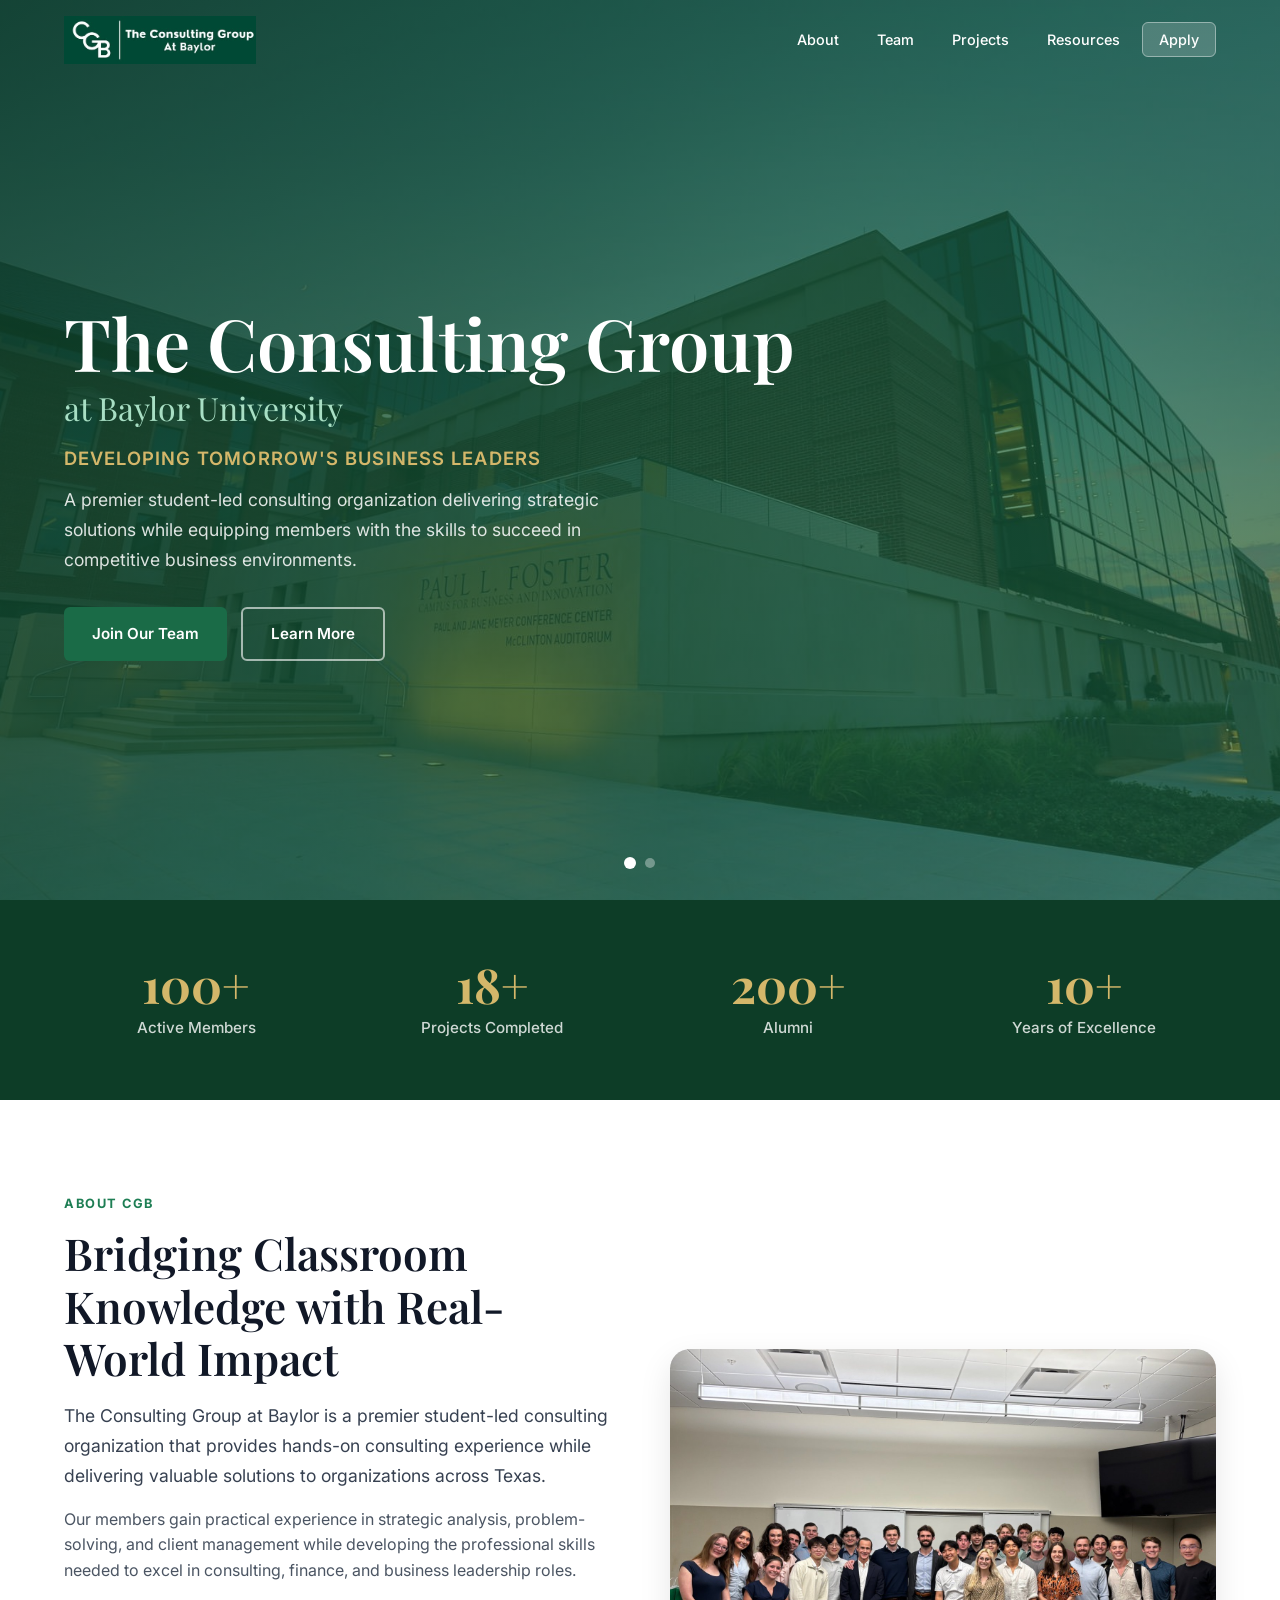
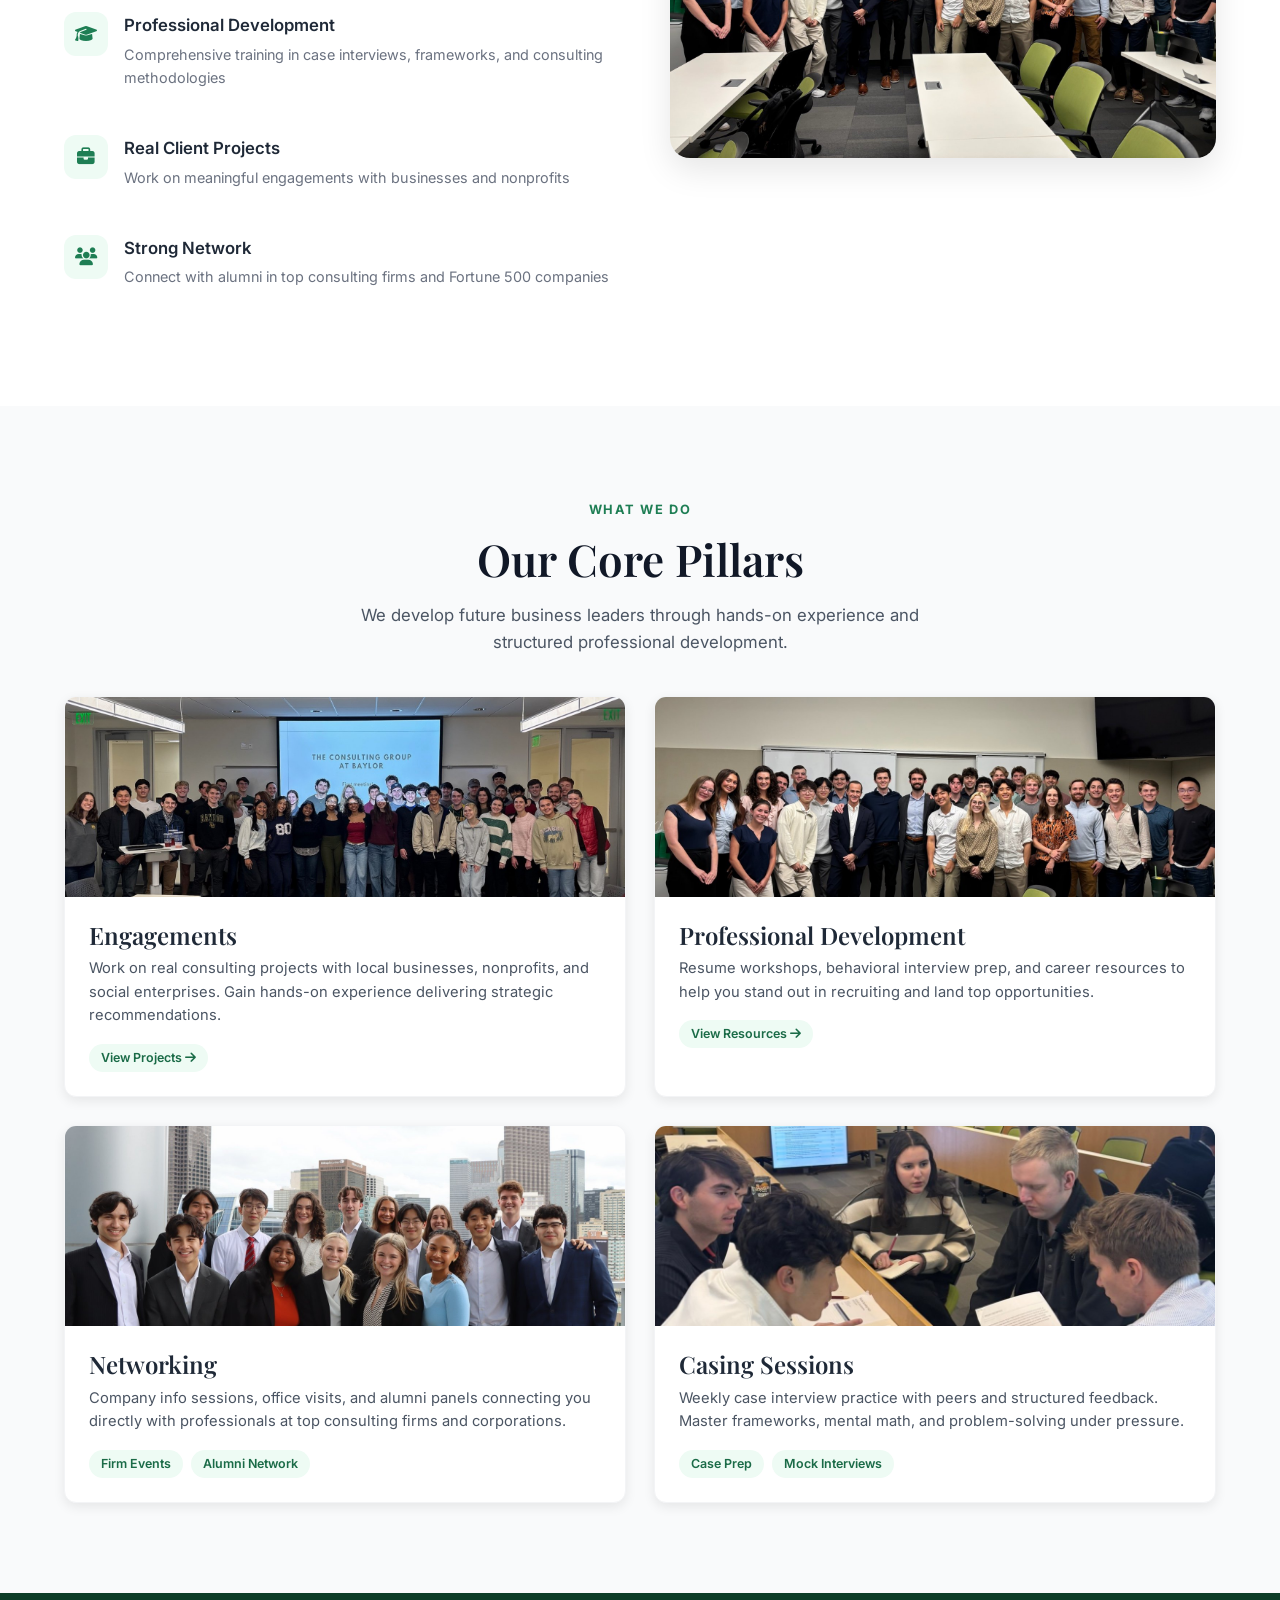
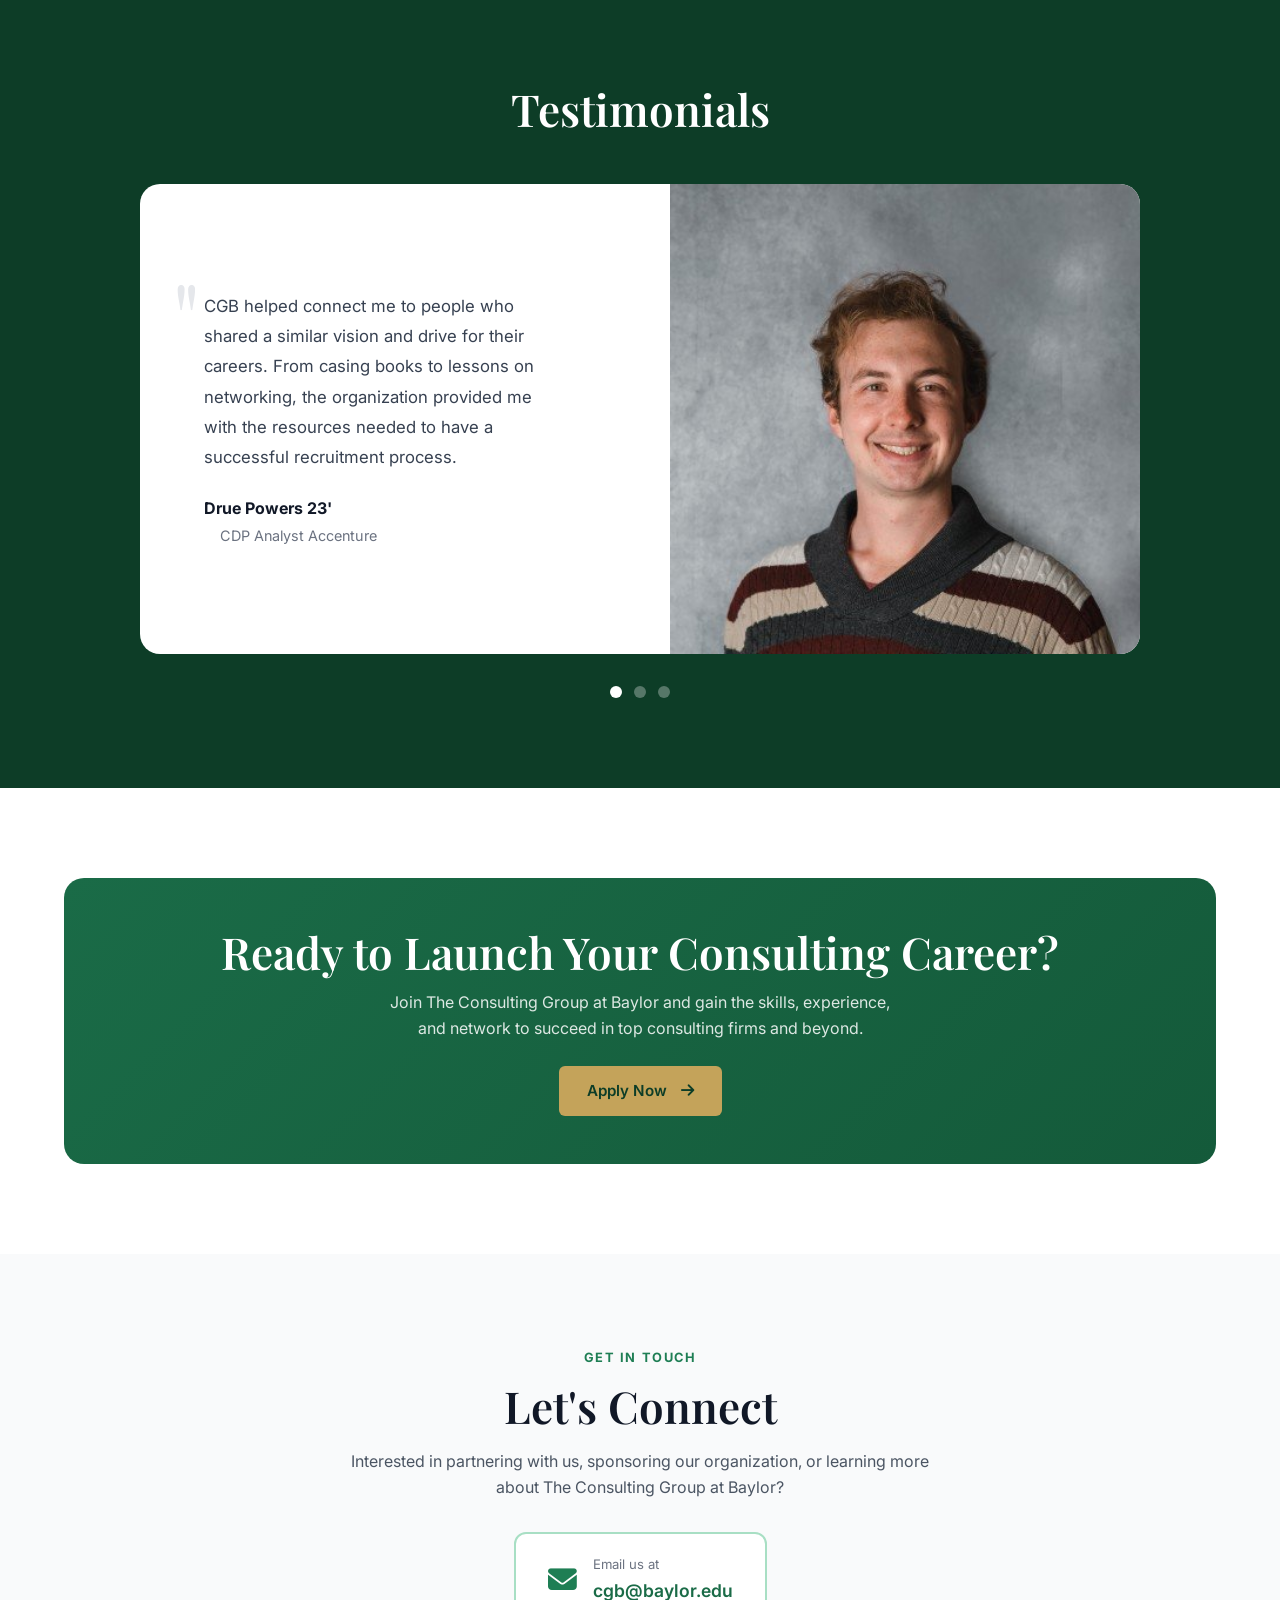
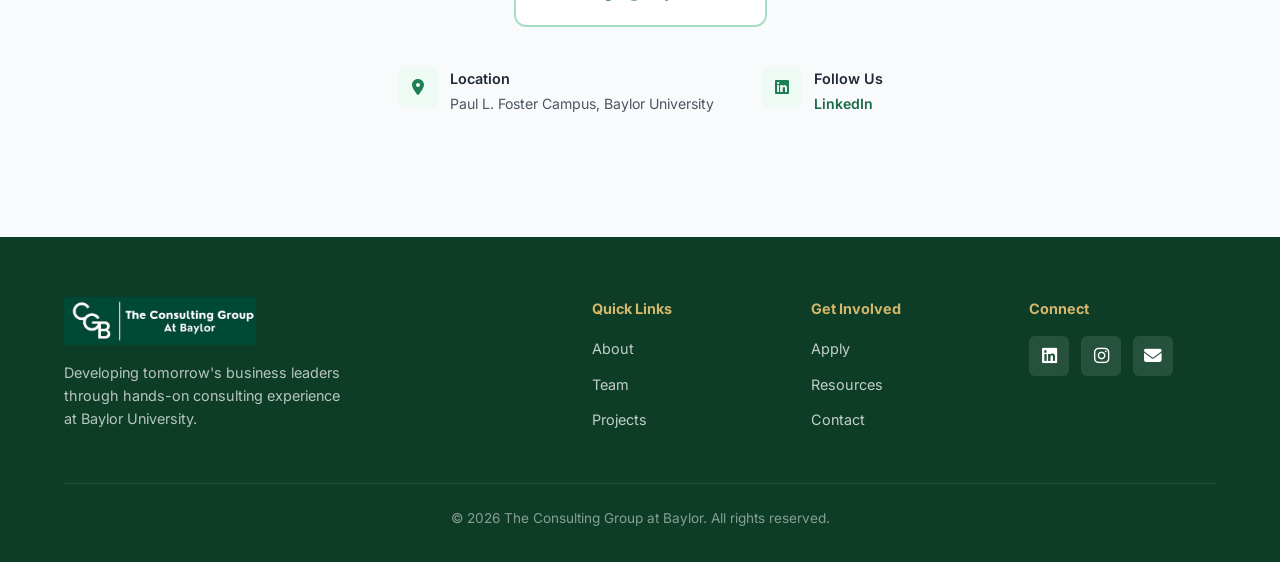
==== commit c0f6b122: "Add files via upload" ====
--- a/index.html
+++ b/index.html
@@ -63,11 +63,11 @@
         <div class="stat-label">Active Members</div>
       </div>
       <div class="stat-item fade-up stagger-2">
-        <div class="stat-number" data-target="25" data-suffix="+">0</div>
+        <div class="stat-number" data-target="18" data-suffix="+">0</div>
         <div class="stat-label">Projects Completed</div>
       </div>
       <div class="stat-item fade-up stagger-3">
-        <div class="stat-number" data-target="500" data-suffix="+">0</div>
+        <div class="stat-number" data-target="200" data-suffix="+">0</div>
         <div class="stat-label">Alumni</div>
       </div>
       <div class="stat-item fade-up stagger-4">
@@ -191,48 +191,66 @@
 <section class="section testimonials-section">
   <div class="container">
     <div class="section-header centered fade-up">
-      <span class="section-label">Member Experiences</span>
-      <h2 class="section-title">What Our Members Say</h2>
-    </div>
-    <div class="testimonials-grid">
-      <div class="testimonial-card fade-up stagger-1">
-        <div class="testimonial-content">
-          <p>"CGB has been the most transformative experience of my time at Baylor. The case training and real client projects gave me the confidence and skills to land my dream consulting internship."</p>
-        </div>
-        <div class="testimonial-author">
-          <div class="testimonial-headshot"><img src="assets/images/testimonial-left.jpeg" alt="CGB alumni headshot"></div>
-          <div>
-            <h4>Alumni</h4>
-            <p>Class of 2019</p>
-          </div>
-        </div>
-      </div>
-      <div class="testimonial-card fade-up stagger-2">
-        <div class="testimonial-content">
-          <p>"The mentorship and professional development at CGB is unmatched. Working alongside talented peers on real business challenges has accelerated my growth as a future business leader."</p>
-        </div>
-        <div class="testimonial-author">
-          <div class="testimonial-headshot"><img src="assets/images/testimonial-middle.jpeg" alt="CGB alumni headshot"></div>
-          <div>
-            <h4>Alumni</h4>
-            <p>Class of 2025</p>
-          </div>
-        </div>
-      </div>
-      <div class="testimonial-card fade-up stagger-3">
-        <div class="testimonial-content">
-          <p>"CGB provided me with hands-on experience that you simply can't get in a classroom. The frameworks and analytical skills I've developed here have been invaluable."</p>
-        </div>
-        <div class="testimonial-author">
-          <div class="testimonial-headshot"><img src="assets/images/testimonial-right.jpeg" alt="CGB alumni headshot"></div>
-          <div>
-            <h4>Alumni</h4>
-            <p>Class of 2023</p>
-          </div>
-        </div>
-      </div>
-    </div>
-    <p class="testimonials-note">*Testimonials shared with permission.</p>
+      <h2 class="section-title">Testimonials</h2>
+    </div>
+    <div class="testimonials-slider fade-up">
+      <div class="testimonial-slides" id="testimonialSlides">
+        <!-- Slide 1 - Drue Powers -->
+        <div class="testimonial-slide active">
+          <div class="testimonial-slide-content">
+            <div class="testimonial-quote">
+              <div class="quote-mark">"</div>
+              <p>CGB helped connect me to people who shared a similar vision and drive for their careers. From casing books to lessons on networking, the organization provided me with the resources needed to have a successful recruitment process.</p>
+              <div class="testimonial-author-info">
+                <h4>Drue Powers 23'</h4>
+                <p>CDP Analyst Accenture</p>
+              </div>
+            </div>
+            <div class="testimonial-photo">
+              <img src="assets/images/drue-powers.png" alt="Drue Powers">
+            </div>
+          </div>
+        </div>
+        <!-- Slide 2 - Josh Williamson -->
+        <div class="testimonial-slide">
+          <div class="testimonial-slide-content">
+            <div class="testimonial-quote">
+              <div class="quote-mark">"</div>
+              <p>During my time in CGB, I was able to connect with consultants from top consulting firms, put my strategic skills to the test by providing consulting services with local non-profits, and hone my interviewing skills with other talented students. My time in the group was invaluable and I would recommend students interested in consulting to apply to CGB.</p>
+              <div class="testimonial-author-info">
+                <h4>Josh Williamson 23'</h4>
+                <p>Restructuring and Turnaround Analyst</p>
+                <p>Alvarez & Marsal</p>
+              </div>
+            </div>
+            <div class="testimonial-photo">
+              <img src="assets/images/josh-williamson.png" alt="Josh Williamson">
+            </div>
+          </div>
+        </div>
+        <!-- Slide 3 - Isabella Nally -->
+        <div class="testimonial-slide">
+          <div class="testimonial-slide-content">
+            <div class="testimonial-quote">
+              <div class="quote-mark">"</div>
+              <p>Thanks to the invaluable support and extensive resources provided by CGB, I landed my dream job at L.E.K. The vibrant community, networking opportunities, and hands-on projects not only enriched my experience but were instrumental in preparing me for recruitment. I genuinely attribute my success to the unparalleled environment CGB creates for students.</p>
+              <div class="testimonial-author-info">
+                <h4>Isabella Nally</h4>
+                <p>L.E.K Associate</p>
+              </div>
+            </div>
+            <div class="testimonial-photo">
+              <img src="assets/images/isabella-nally.png" alt="Isabella Nally">
+            </div>
+          </div>
+        </div>
+      </div>
+      <div class="testimonial-dots" id="testimonialDots">
+        <span class="dot active" data-slide="0"></span>
+        <span class="dot" data-slide="1"></span>
+        <span class="dot" data-slide="2"></span>
+      </div>
+    </div>
   </div>
 </section>
 
--- a/css/style.css
+++ b/css/style.css
@@ -873,9 +873,129 @@
 
 /* --- Testimonials --- */
 .testimonials-section {
-  background: var(--cream);
-}
-
+  background: var(--green-900);
+  color: var(--white);
+}
+
+.testimonials-section .section-title {
+  color: var(--white);
+}
+
+/* --- Testimonials Slider --- */
+.testimonials-slider {
+  margin-top: 48px;
+  position: relative;
+}
+
+.testimonial-slides {
+  position: relative;
+  overflow: hidden;
+}
+
+.testimonial-slide {
+  display: none;
+  animation: fadeIn 0.5s ease;
+}
+
+.testimonial-slide.active {
+  display: block;
+}
+
+@keyframes fadeIn {
+  from { opacity: 0; }
+  to { opacity: 1; }
+}
+
+.testimonial-slide-content {
+  display: grid;
+  grid-template-columns: 1fr 1fr;
+  gap: 60px;
+  align-items: center;
+  background: var(--white);
+  border-radius: var(--radius-lg);
+  overflow: hidden;
+  max-width: 1000px;
+  margin: 0 auto;
+}
+
+.testimonial-quote {
+  padding: 48px;
+  position: relative;
+}
+
+.quote-mark {
+  font-family: var(--font-display);
+  font-size: 6rem;
+  color: var(--gray-200);
+  line-height: 1;
+  position: absolute;
+  top: 24px;
+  left: 32px;
+}
+
+.testimonial-quote p {
+  font-size: 1.05rem;
+  line-height: 1.8;
+  color: var(--gray-700);
+  margin-bottom: 24px;
+  padding-left: 16px;
+}
+
+.testimonial-author-info {
+  padding-left: 16px;
+}
+
+.testimonial-author-info h4 {
+  font-size: 1rem;
+  font-weight: 700;
+  color: var(--gray-900);
+  margin-bottom: 4px;
+}
+
+.testimonial-author-info p {
+  font-size: 0.9rem;
+  color: var(--gray-500);
+  margin-bottom: 0;
+  line-height: 1.4;
+}
+
+.testimonial-photo {
+  height: 100%;
+  min-height: 400px;
+}
+
+.testimonial-photo img {
+  width: 100%;
+  height: 100%;
+  object-fit: cover;
+  object-position: center top;
+}
+
+.testimonial-dots {
+  display: flex;
+  justify-content: center;
+  gap: 12px;
+  margin-top: 32px;
+}
+
+.testimonial-dots .dot {
+  width: 12px;
+  height: 12px;
+  border-radius: 50%;
+  background: rgba(255,255,255,0.3);
+  cursor: pointer;
+  transition: var(--transition);
+}
+
+.testimonial-dots .dot:hover {
+  background: rgba(255,255,255,0.5);
+}
+
+.testimonial-dots .dot.active {
+  background: var(--white);
+}
+
+/* Legacy grid styles for backwards compatibility */
 .testimonials-grid {
   display: grid;
   grid-template-columns: repeat(3, 1fr);
@@ -946,6 +1066,29 @@
   margin-top: 24px;
   font-size: 0.8rem;
   color: var(--gray-400);
+}
+
+@media (max-width: 768px) {
+  .testimonial-slide-content {
+    grid-template-columns: 1fr;
+    gap: 0;
+  }
+  
+  .testimonial-quote {
+    padding: 32px;
+    order: 2;
+  }
+  
+  .testimonial-photo {
+    min-height: 300px;
+    order: 1;
+  }
+  
+  .quote-mark {
+    font-size: 4rem;
+    top: 16px;
+    left: 20px;
+  }
 }
 
 /* --- Applications Section --- */
@@ -1478,3 +1621,51 @@
   .team-metrics { grid-template-columns: 1fr; }
   .project-page-metrics { grid-template-columns: 1fr; }
 }
+
+/* --- Alumni Logos Section --- */
+.alumni-logos {
+  display: grid;
+  grid-template-columns: repeat(4, 1fr);
+  gap: 50px 40px;
+  margin-top: 48px;
+  padding: 20px;
+  max-width: 1000px;
+  margin-left: auto;
+  margin-right: auto;
+}
+
+.logo-item {
+  display: flex;
+  align-items: center;
+  justify-content: center;
+  height: 80px;
+  padding: 10px;
+}
+
+.logo-item img {
+  max-height: 100%;
+  max-width: 180px;
+  width: auto;
+  height: auto;
+  object-fit: contain;
+}
+
+@media (max-width: 768px) {
+  .alumni-logos {
+    grid-template-columns: repeat(3, 1fr);
+    gap: 35px 25px;
+  }
+  .logo-item {
+    height: 60px;
+  }
+}
+
+@media (max-width: 480px) {
+  .alumni-logos {
+    grid-template-columns: repeat(2, 1fr);
+    gap: 30px 20px;
+  }
+  .logo-item {
+    height: 50px;
+  }
+}
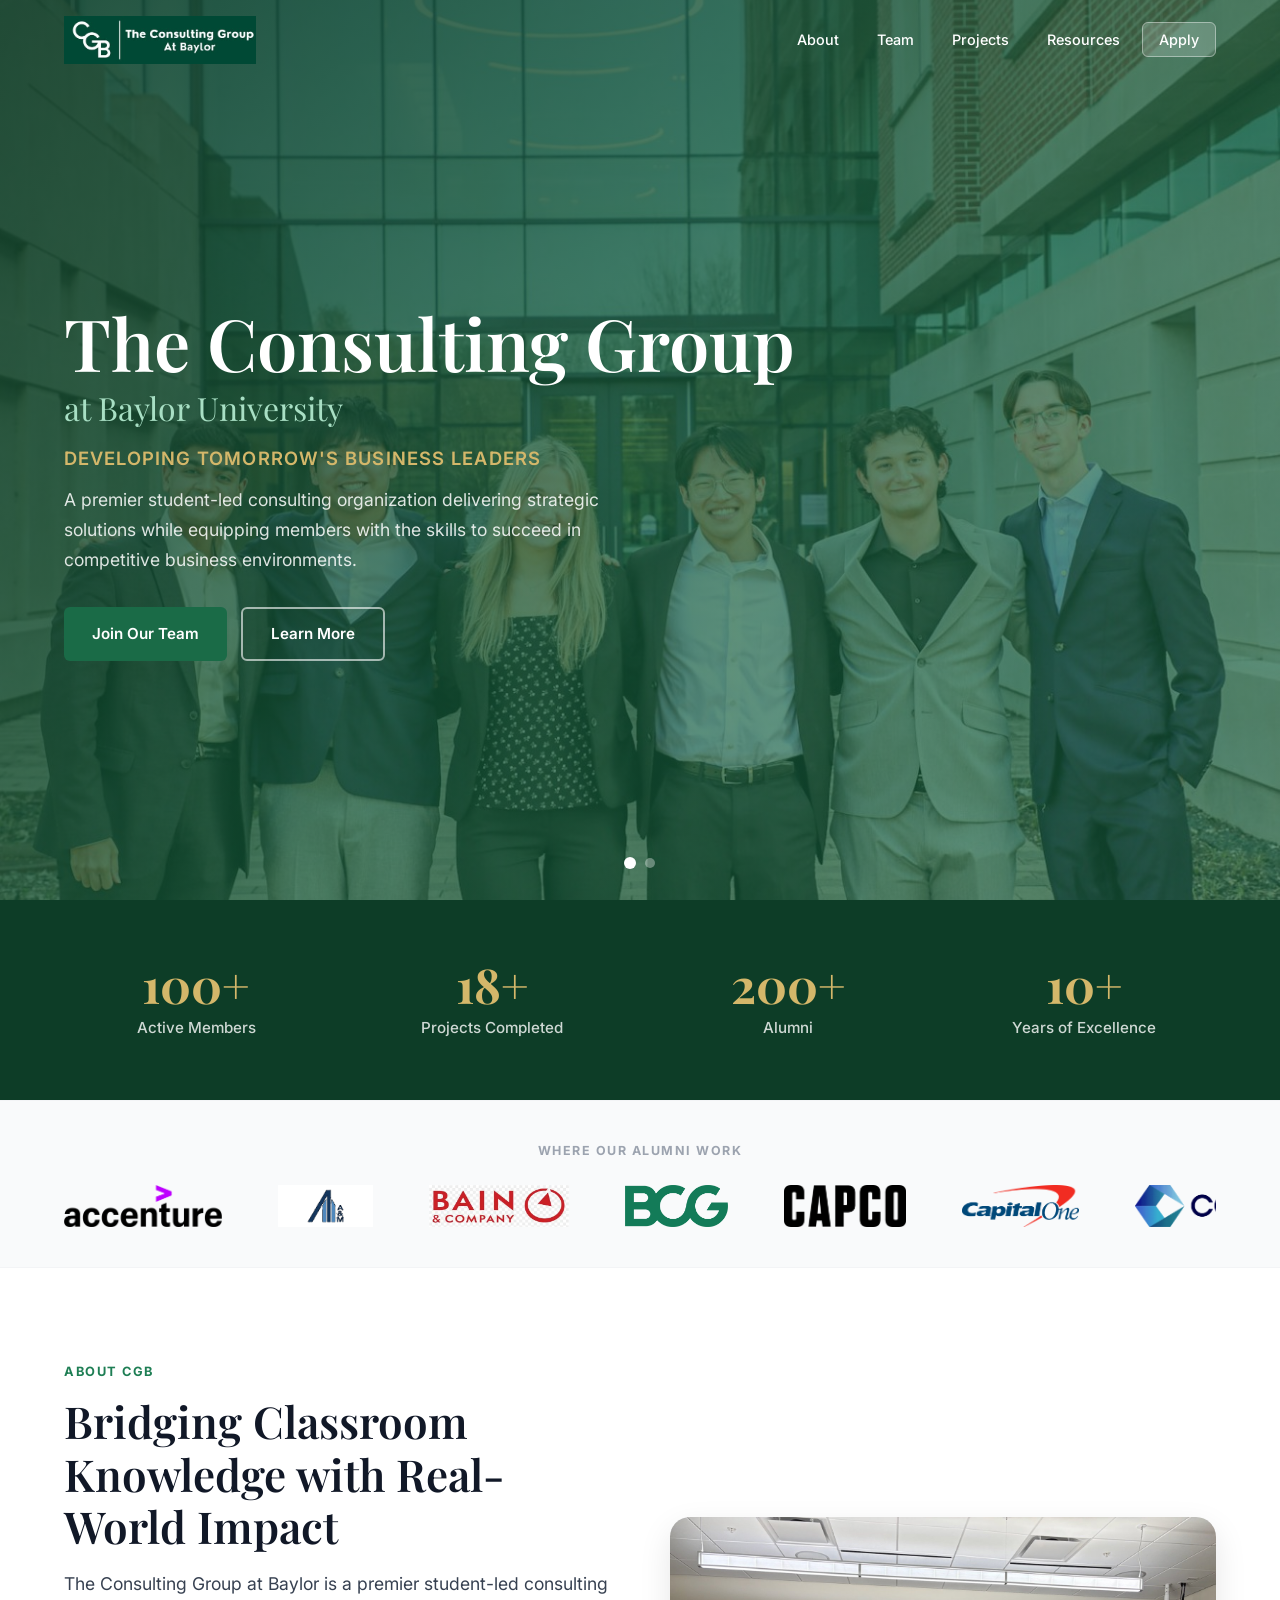
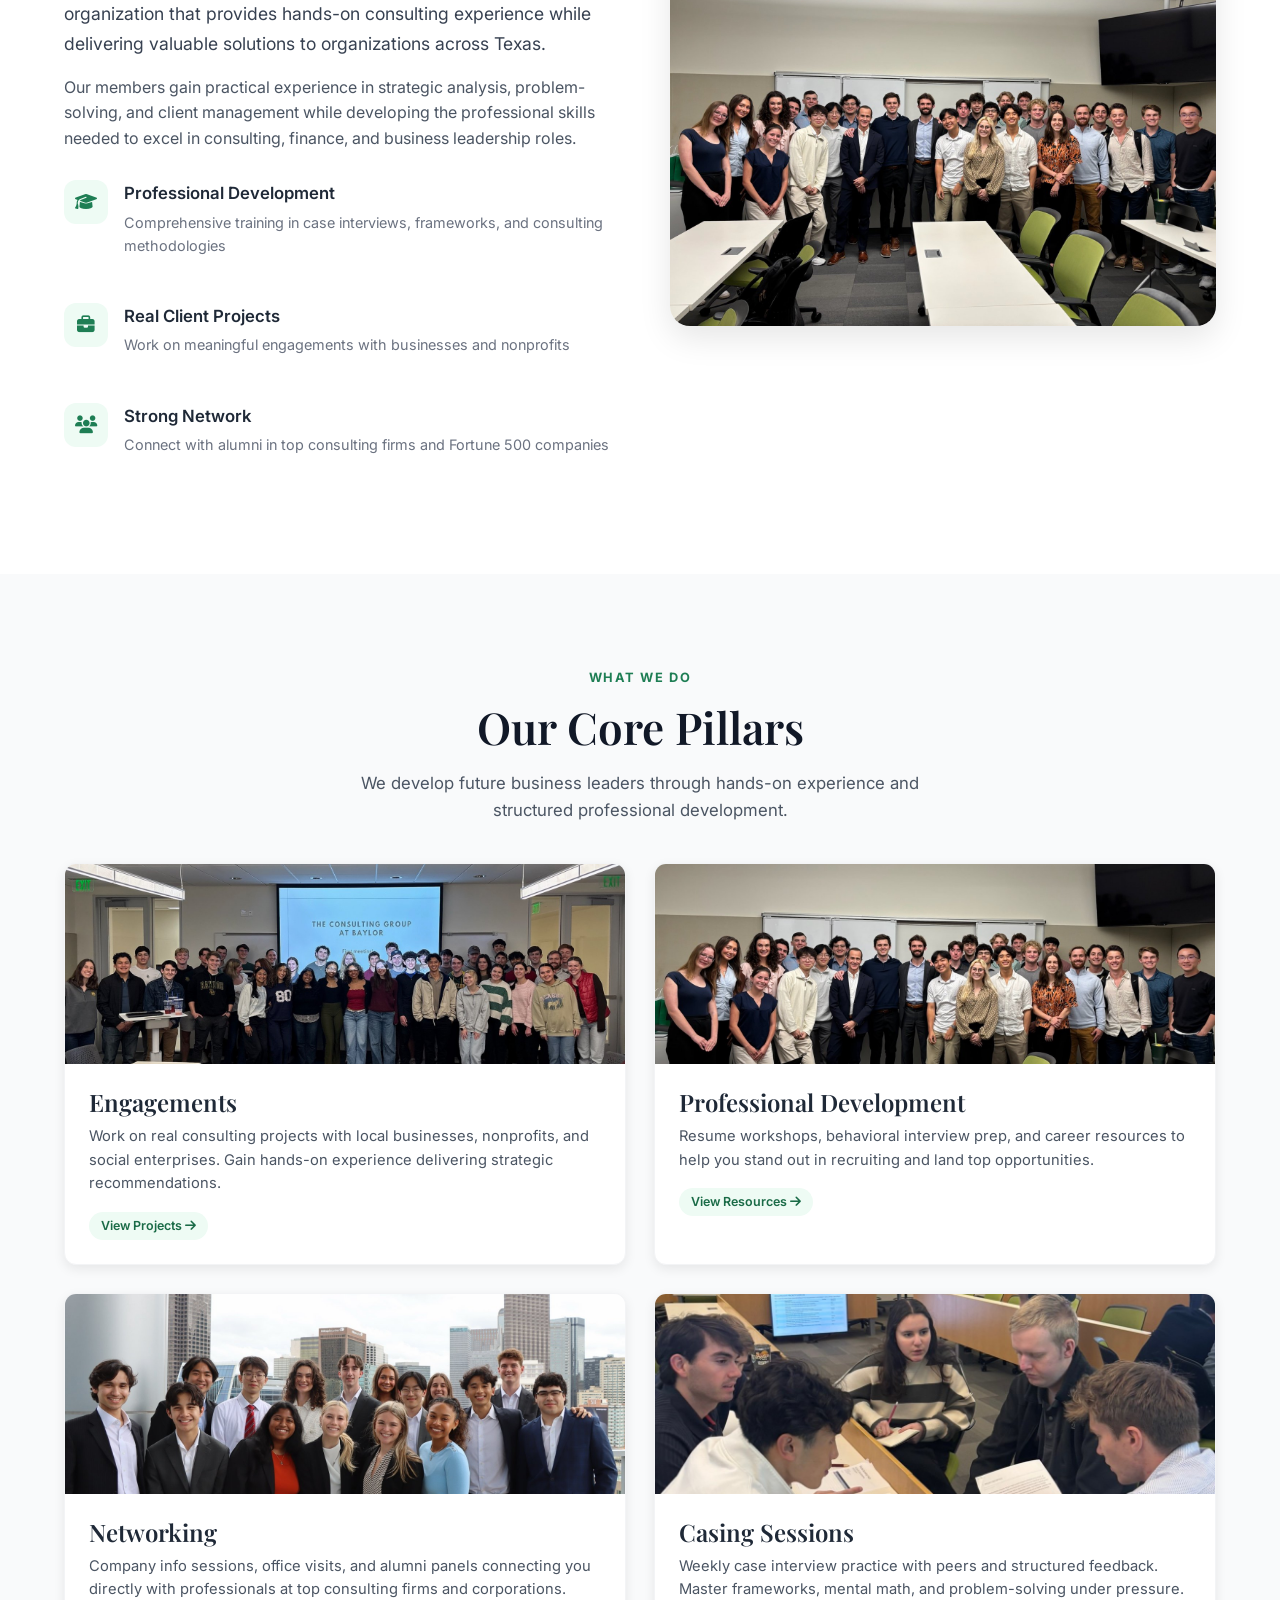
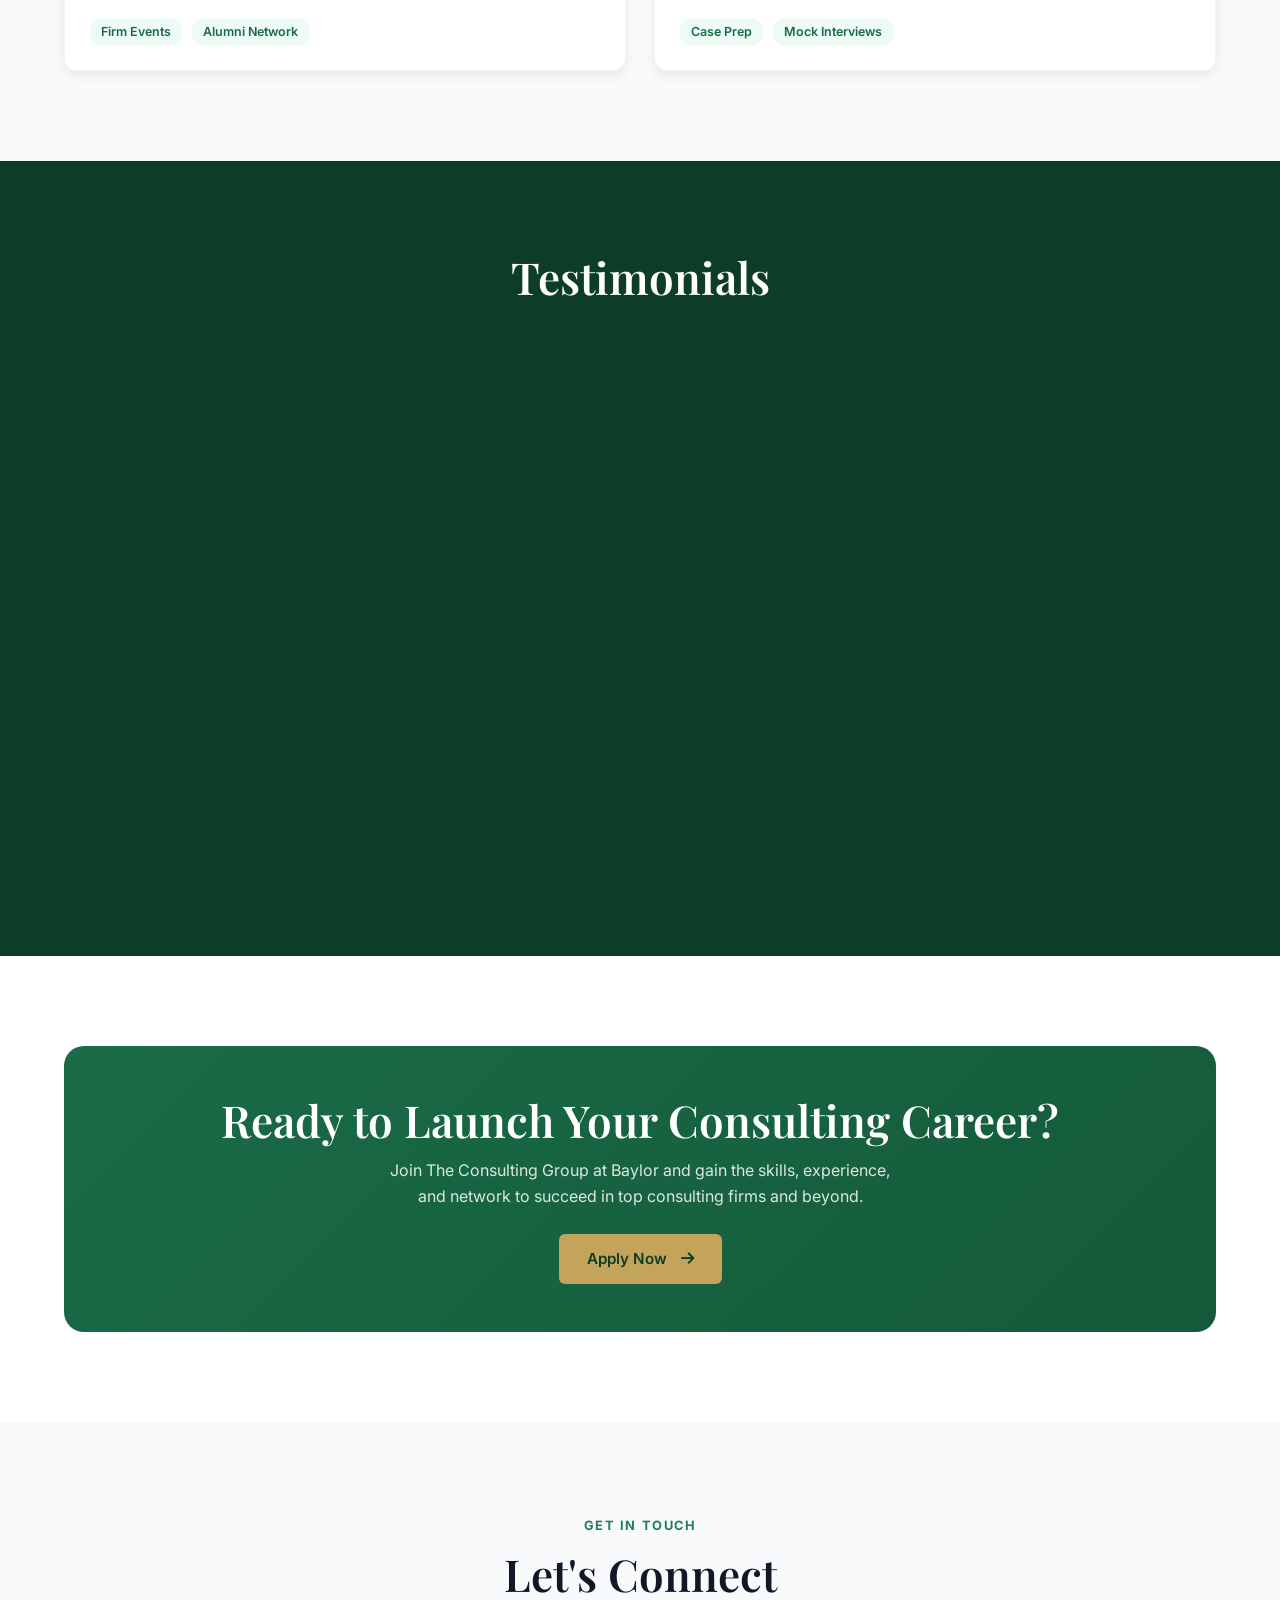
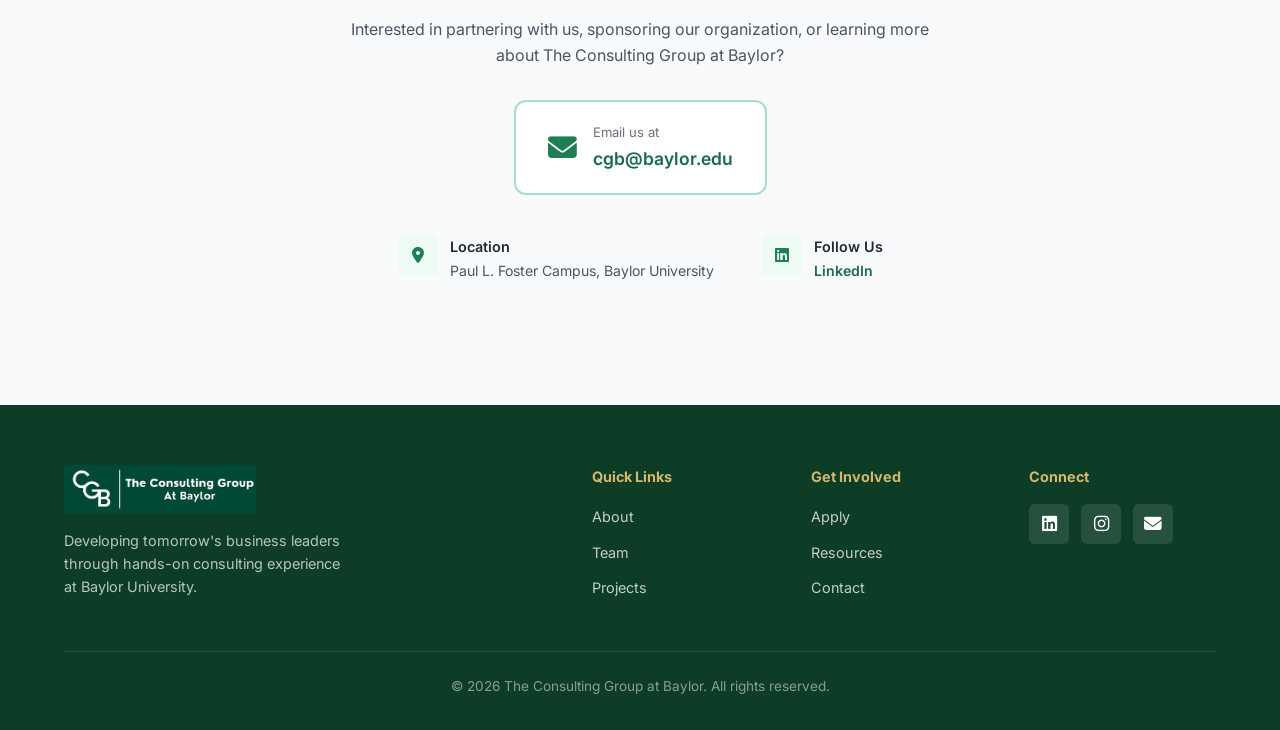
==== commit 6ff380d6: "Add files via upload" ====
--- a/index.html
+++ b/index.html
@@ -78,6 +78,48 @@
   </div>
 </section>
 
+<!-- Alumni Logo Carousel -->
+<section class="logo-carousel-section">
+  <div class="container">
+    <p class="carousel-label">Where Our Alumni Work</p>
+    <div class="logo-carousel-track">
+      <div class="logo-carousel-inner">
+        <img src="assets/images/companies/accenture.png" alt="Accenture">
+        <img src="assets/images/companies/alvarez-marsal.png" alt="Alvarez & Marsal">
+        <img src="assets/images/companies/bain.png" alt="Bain & Company">
+        <img src="assets/images/companies/bcg.png" alt="BCG">
+        <img src="assets/images/companies/capco.png" alt="Capco">
+        <img src="assets/images/companies/capitalone.png" alt="Capital One">
+        <img src="assets/images/companies/cognizant.png" alt="Cognizant">
+        <img src="assets/images/companies/credera.png" alt="Credera">
+        <img src="assets/images/companies/deloitte.png" alt="Deloitte">
+        <img src="assets/images/companies/kpmg.png" alt="KPMG">
+        <img src="assets/images/companies/lek.png" alt="L.E.K. Consulting">
+        <img src="assets/images/companies/oliverwyman.png" alt="Oliver Wyman">
+        <img src="assets/images/companies/protiviti.png" alt="Protiviti">
+        <img src="assets/images/companies/pwc.png" alt="PwC">
+        <img src="assets/images/companies/sendero.png" alt="Sendero">
+        <!-- Duplicate for seamless loop -->
+        <img src="assets/images/companies/accenture.png" alt="Accenture">
+        <img src="assets/images/companies/alvarez-marsal.png" alt="Alvarez & Marsal">
+        <img src="assets/images/companies/bain.png" alt="Bain & Company">
+        <img src="assets/images/companies/bcg.png" alt="BCG">
+        <img src="assets/images/companies/capco.png" alt="Capco">
+        <img src="assets/images/companies/capitalone.png" alt="Capital One">
+        <img src="assets/images/companies/cognizant.png" alt="Cognizant">
+        <img src="assets/images/companies/credera.png" alt="Credera">
+        <img src="assets/images/companies/deloitte.png" alt="Deloitte">
+        <img src="assets/images/companies/kpmg.png" alt="KPMG">
+        <img src="assets/images/companies/lek.png" alt="L.E.K. Consulting">
+        <img src="assets/images/companies/oliverwyman.png" alt="Oliver Wyman">
+        <img src="assets/images/companies/protiviti.png" alt="Protiviti">
+        <img src="assets/images/companies/pwc.png" alt="PwC">
+        <img src="assets/images/companies/sendero.png" alt="Sendero">
+      </div>
+    </div>
+  </div>
+</section>
+
 <!-- About Section -->
 <section id="about" class="section">
   <div class="container">
--- a/css/style.css
+++ b/css/style.css
@@ -70,7 +70,7 @@
   font-family: var(--font-body);
   color: var(--gray-800);
   line-height: 1.6;
-  background: var(--white);
+  background: var(--gray-50);
   overflow-x: hidden;
 }
 
@@ -348,7 +348,7 @@
 }
 
 /* --- Sections --- */
-.section { padding: 90px 0; }
+.section { padding: 90px 0; background: var(--white); }
 .section-alt { background: var(--gray-50); }
 
 /* --- Mission Section --- */
@@ -598,7 +598,7 @@
 
 .project-card:hover { 
   box-shadow: var(--shadow-lg); 
-  transform: translateY(-3px); 
+  transform: translateY(-2px); 
 }
 
 .project-image {
@@ -1544,8 +1544,8 @@
 /* --- Animations --- */
 .fade-up {
   opacity: 0;
-  transform: translateY(24px);
-  transition: opacity 0.7s ease, transform 0.7s ease;
+  transform: translateY(20px);
+  transition: opacity 0.6s cubic-bezier(0.4, 0, 0.2, 1), transform 0.6s cubic-bezier(0.4, 0, 0.2, 1);
 }
 
 .fade-up.visible {
@@ -1623,6 +1623,70 @@
 }
 
 /* --- Alumni Logos Section --- */
+.logo-carousel-section {
+  padding: 40px 0;
+  background: var(--gray-50);
+  border-top: 1px solid var(--gray-100);
+  border-bottom: 1px solid var(--gray-100);
+  overflow: hidden;
+}
+
+.carousel-label {
+  text-align: center;
+  font-size: 0.78rem;
+  font-weight: 700;
+  letter-spacing: 0.12em;
+  text-transform: uppercase;
+  color: var(--gray-400);
+  margin-bottom: 24px;
+}
+
+.logo-carousel-track {
+  position: relative;
+  overflow: hidden;
+}
+
+.logo-carousel-inner {
+  display: flex;
+  align-items: center;
+  gap: 56px;
+  width: max-content;
+  animation: scroll-logos 40s linear infinite;
+}
+
+.logo-carousel-inner img {
+  height: 42px;
+  width: auto;
+  max-width: none;
+  object-fit: contain;
+  opacity: 1;
+  transition: transform 0.25s ease, opacity 0.25s ease;
+  flex-shrink: 0;
+  filter: none;
+  -webkit-filter: none;
+  display: block;
+}
+
+.logo-carousel-inner img:hover {
+  opacity: 1;
+  transform: translateY(-1px);
+}
+
+@keyframes scroll-logos {
+  0% { transform: translateX(0); }
+  100% { transform: translateX(-50%); }
+}
+
+@media (prefers-reduced-motion: reduce) {
+  .logo-carousel-inner { animation: none; }
+}
+
+@media (max-width: 768px) {
+  .logo-carousel-inner img {
+    height: 34px;
+  }
+}
+
 .alumni-logos {
   display: grid;
   grid-template-columns: repeat(4, 1fr);
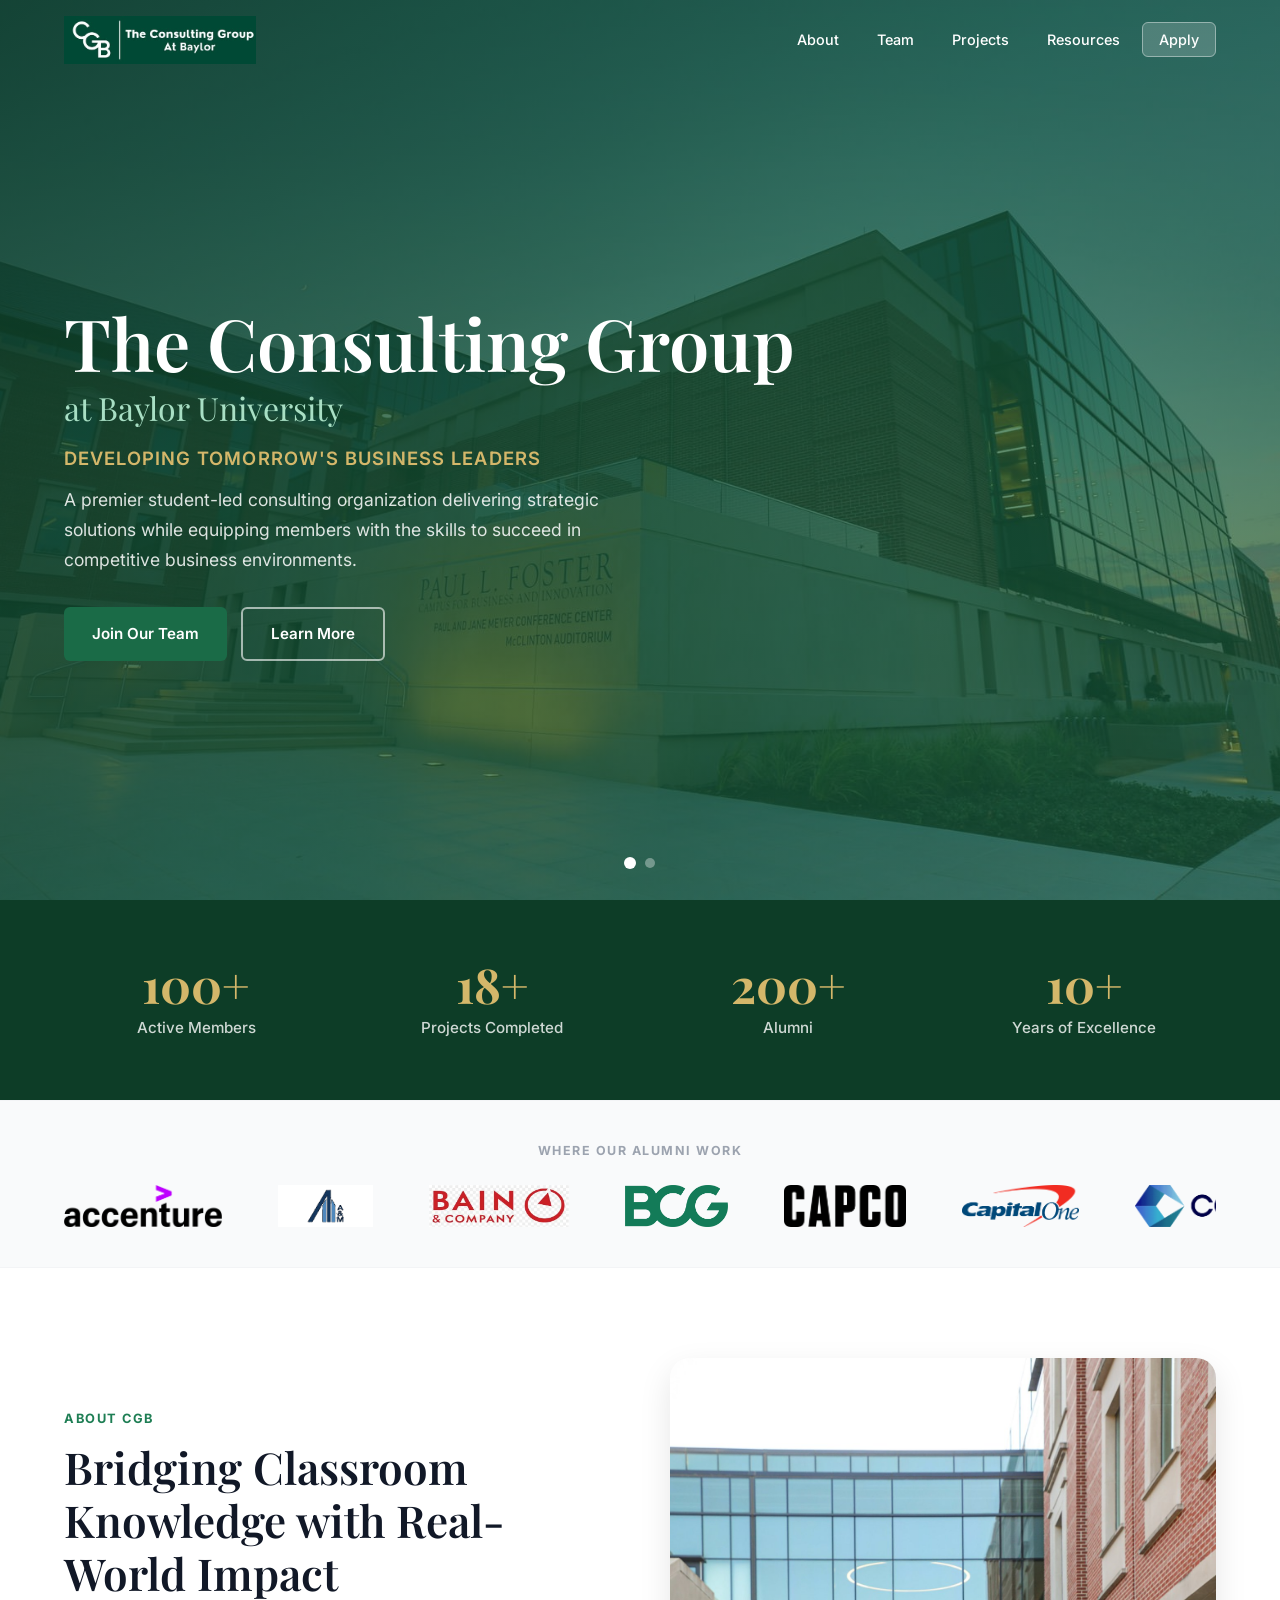
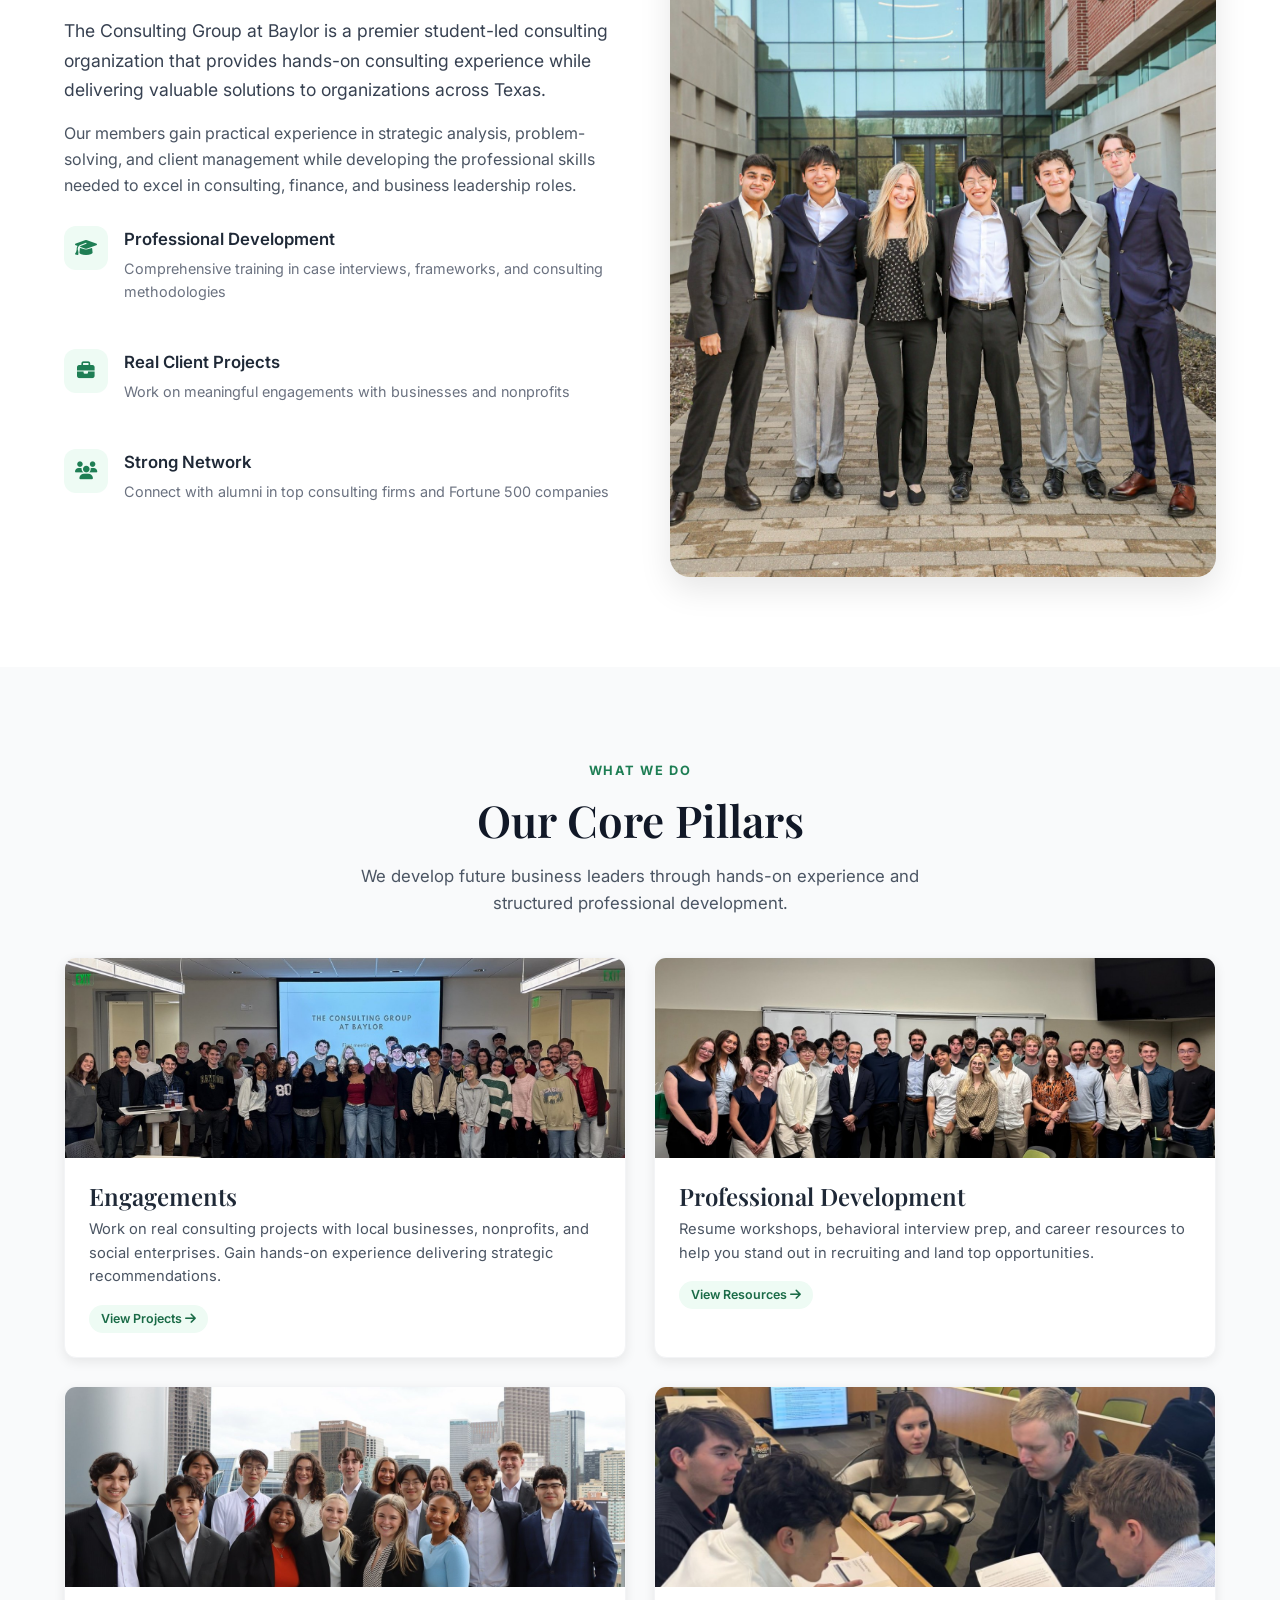
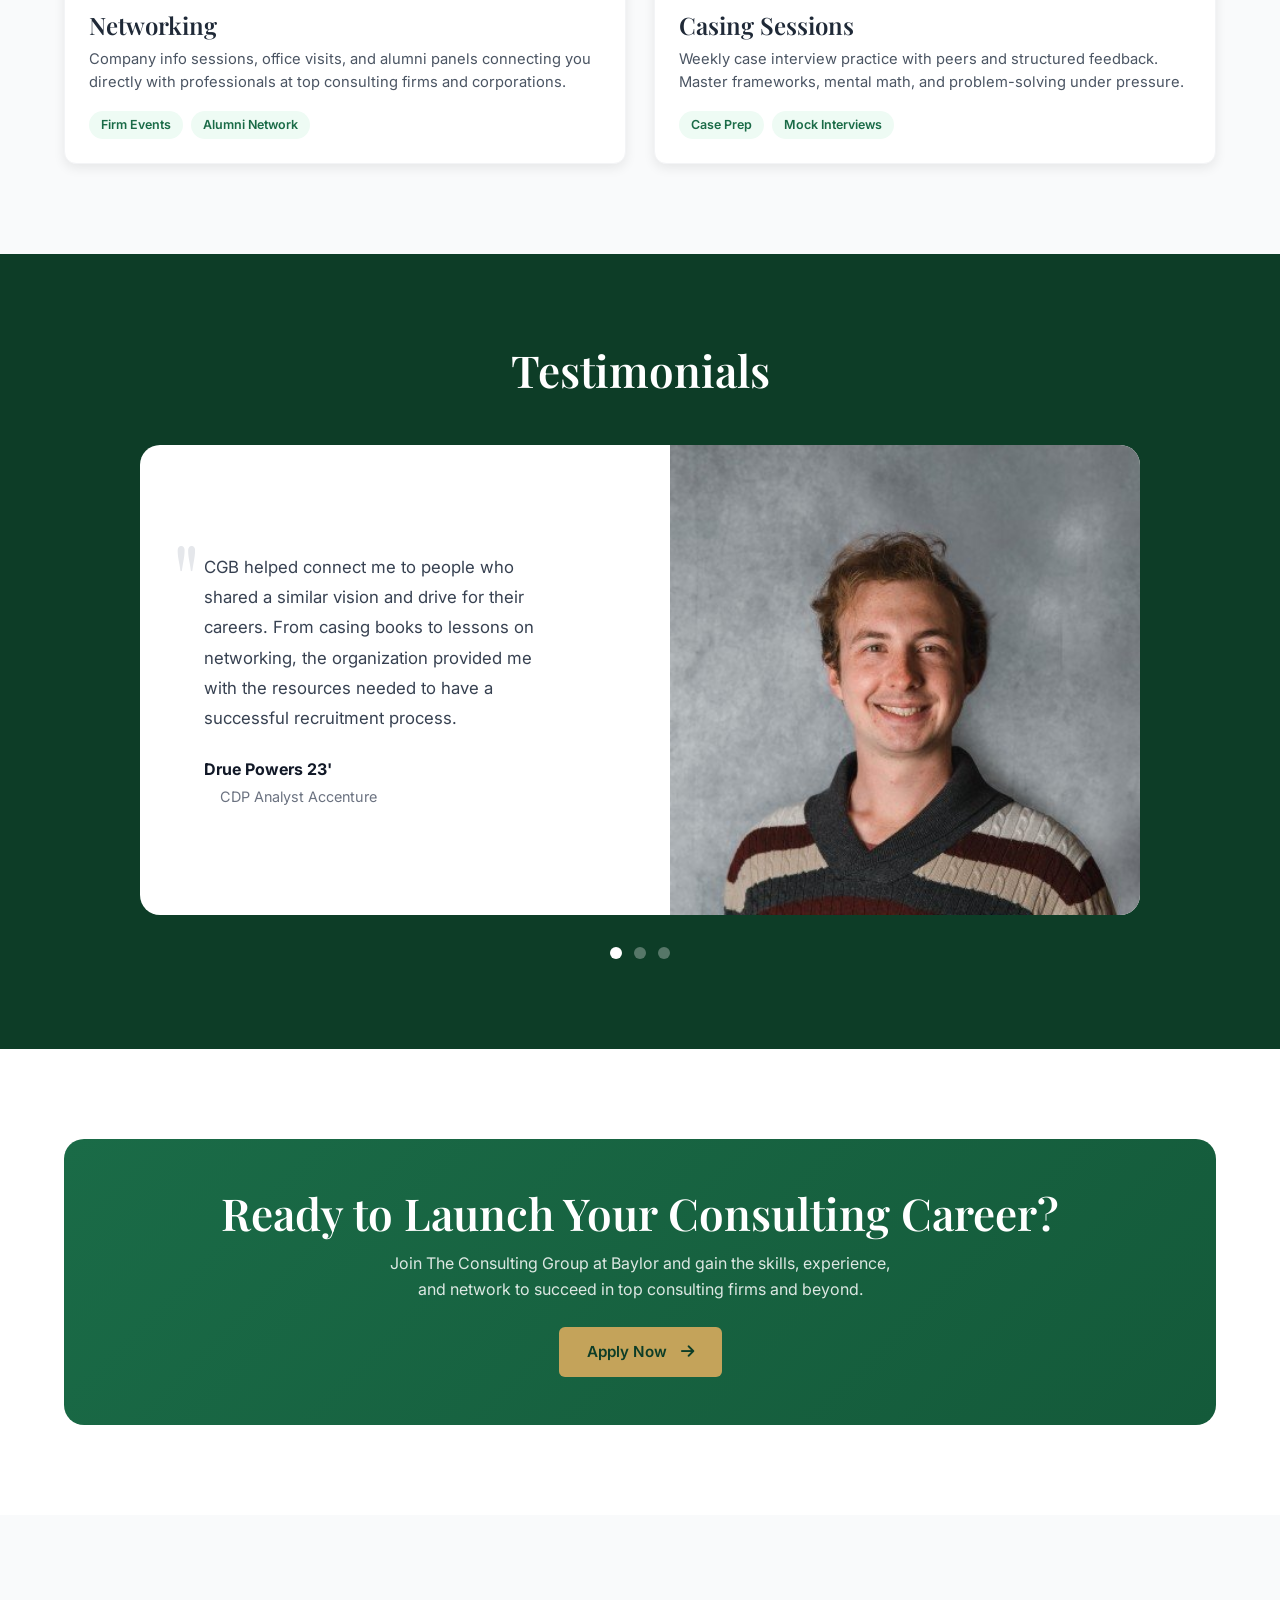
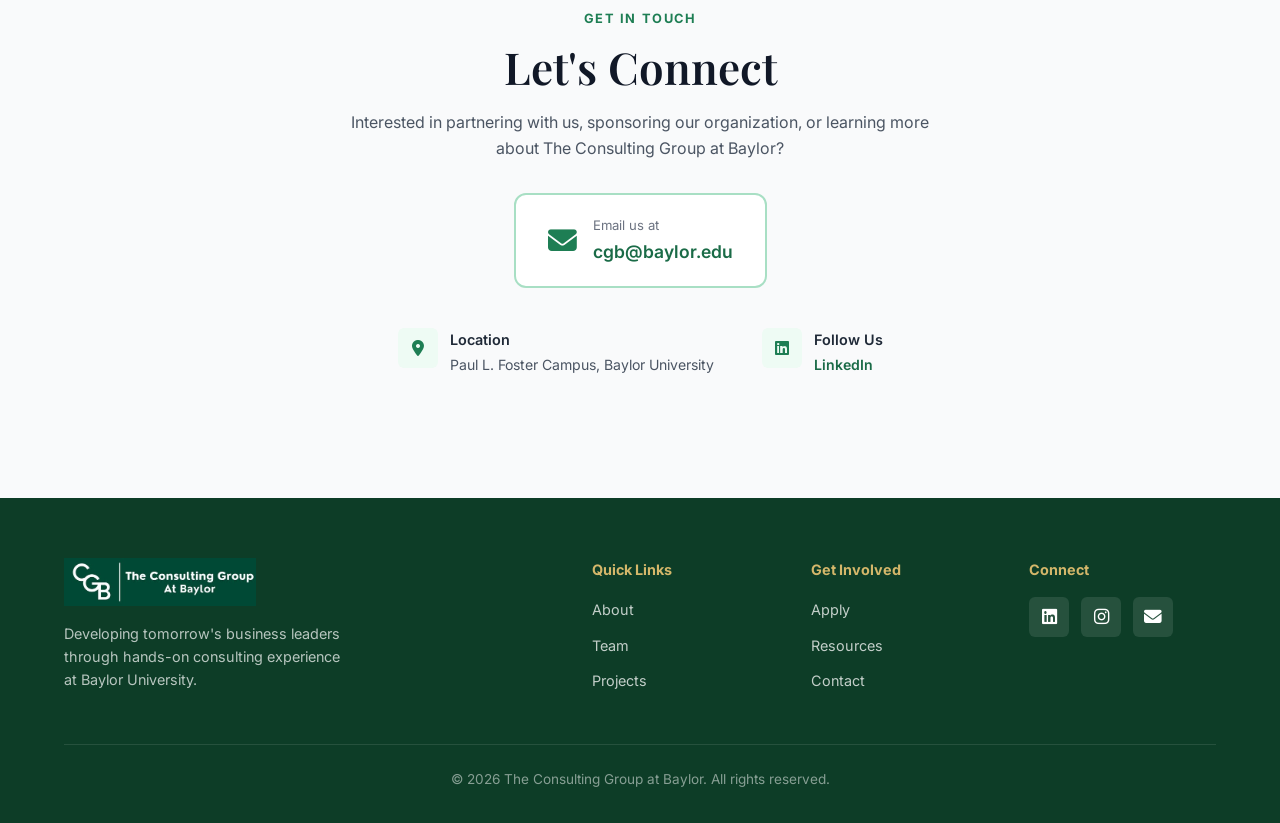
==== commit c885b270: "Update image source and alt text for speaker event" ====
--- a/index.html
+++ b/index.html
@@ -155,7 +155,7 @@
       </div>
       <div class="mission-media fade-up stagger-2">
         <div class="image-card">
-          <img src="assets/images/speaker-event.png" alt="CGB Speaker Event">
+          <img src="assets/images/exec-group.jpg" alt="CGB 2026 Exec">
         </div>
       </div>
     </div>
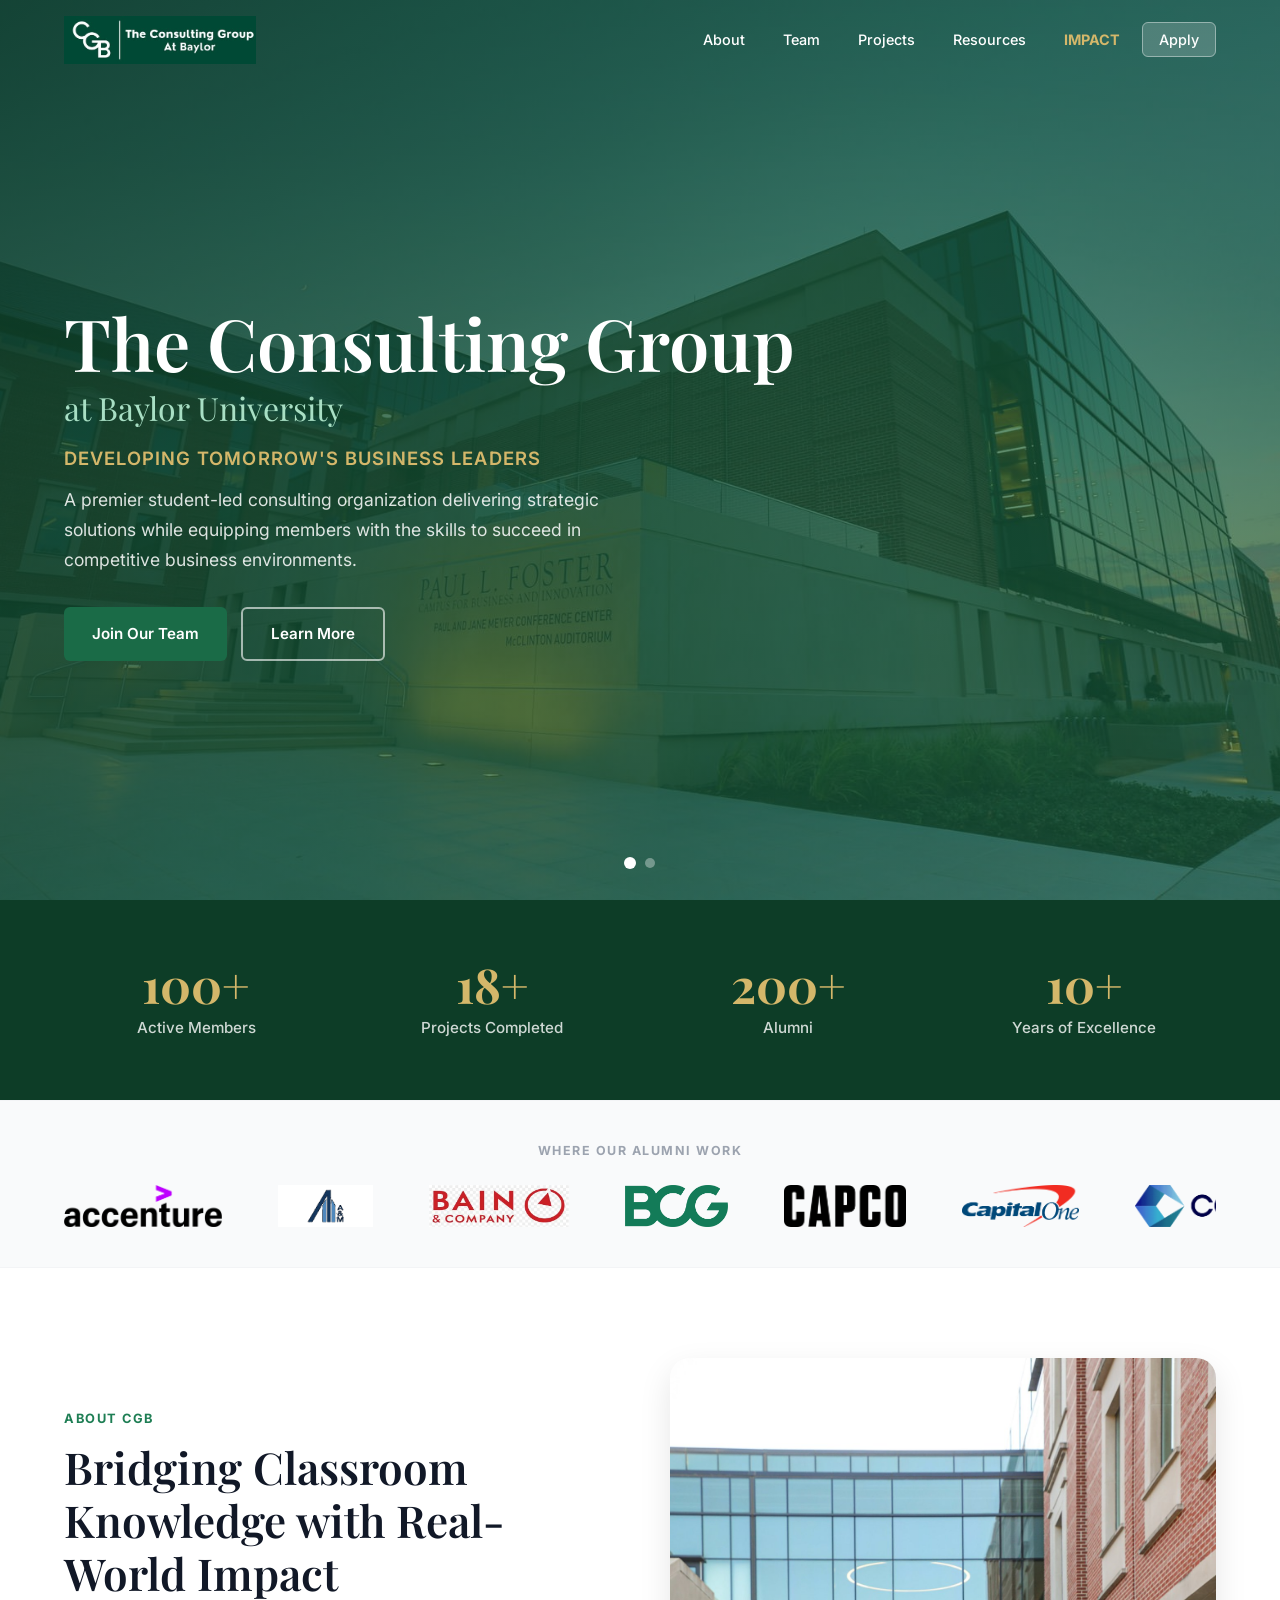
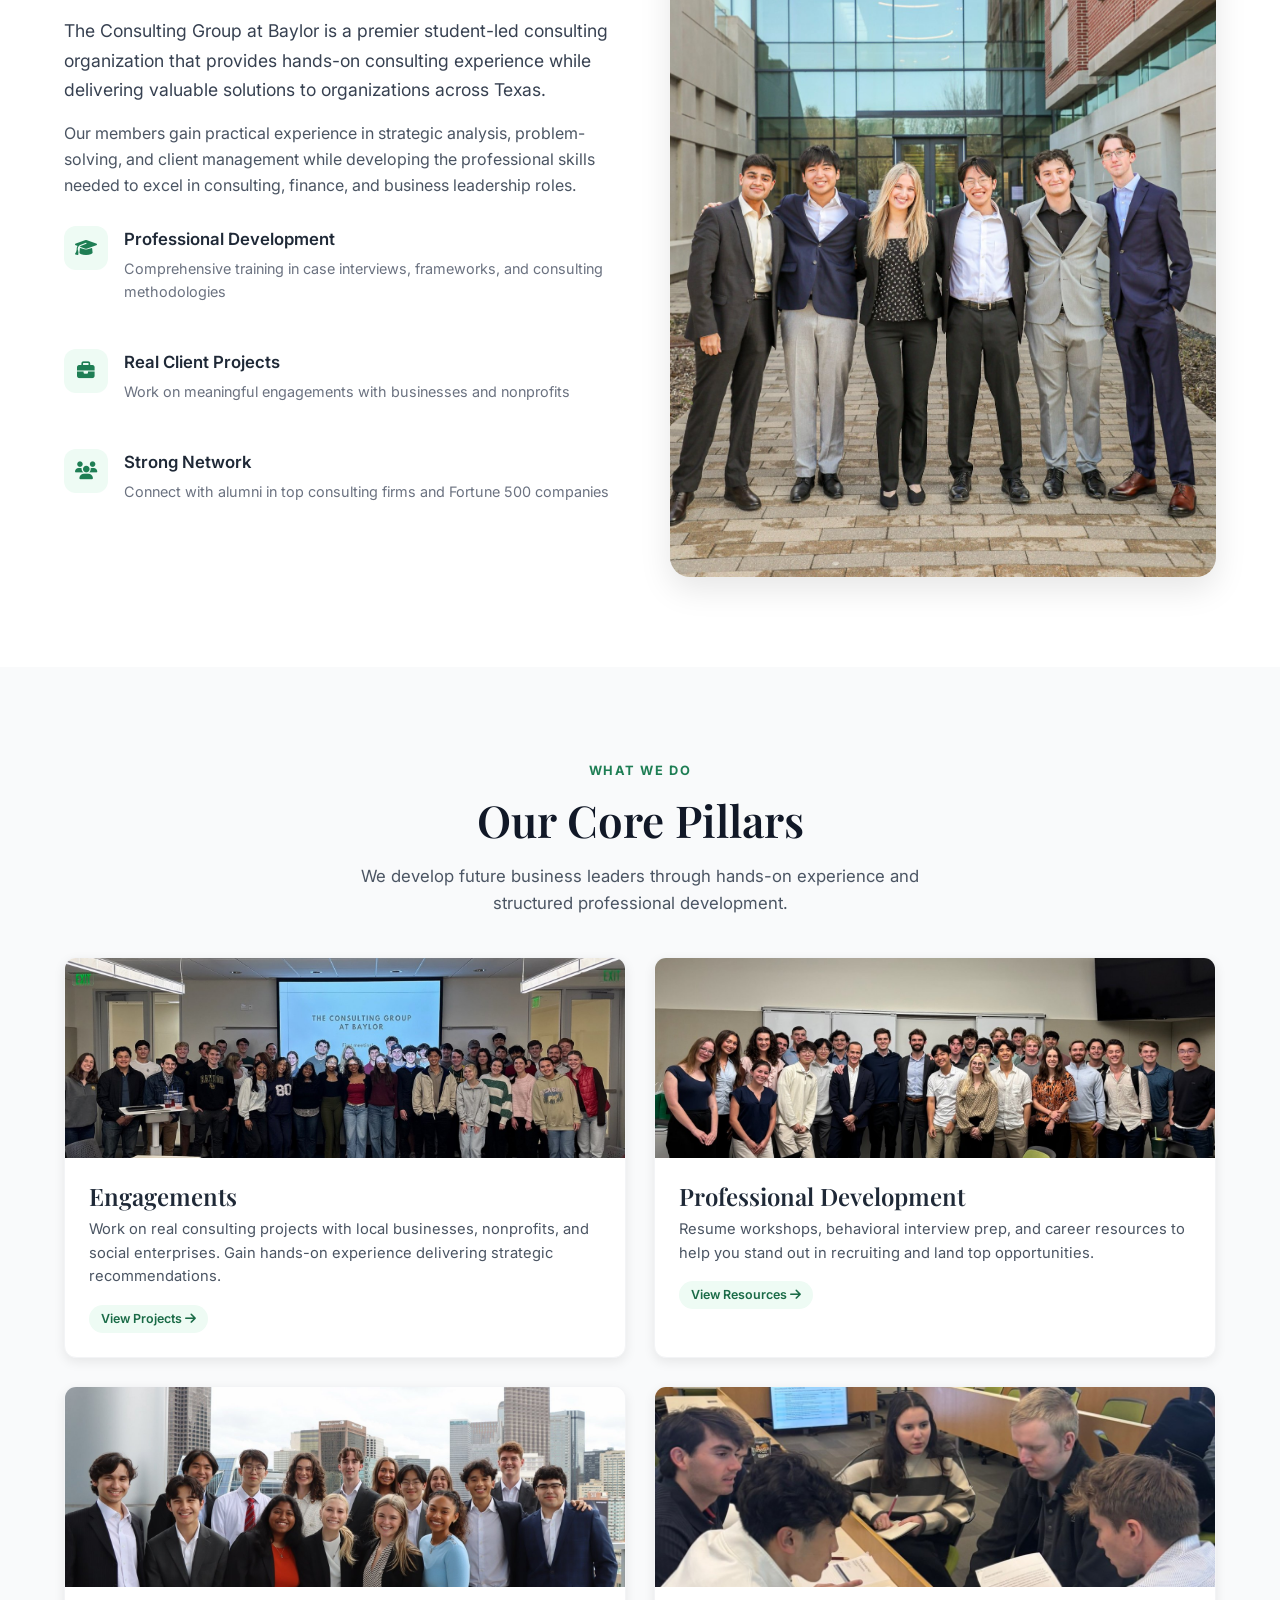
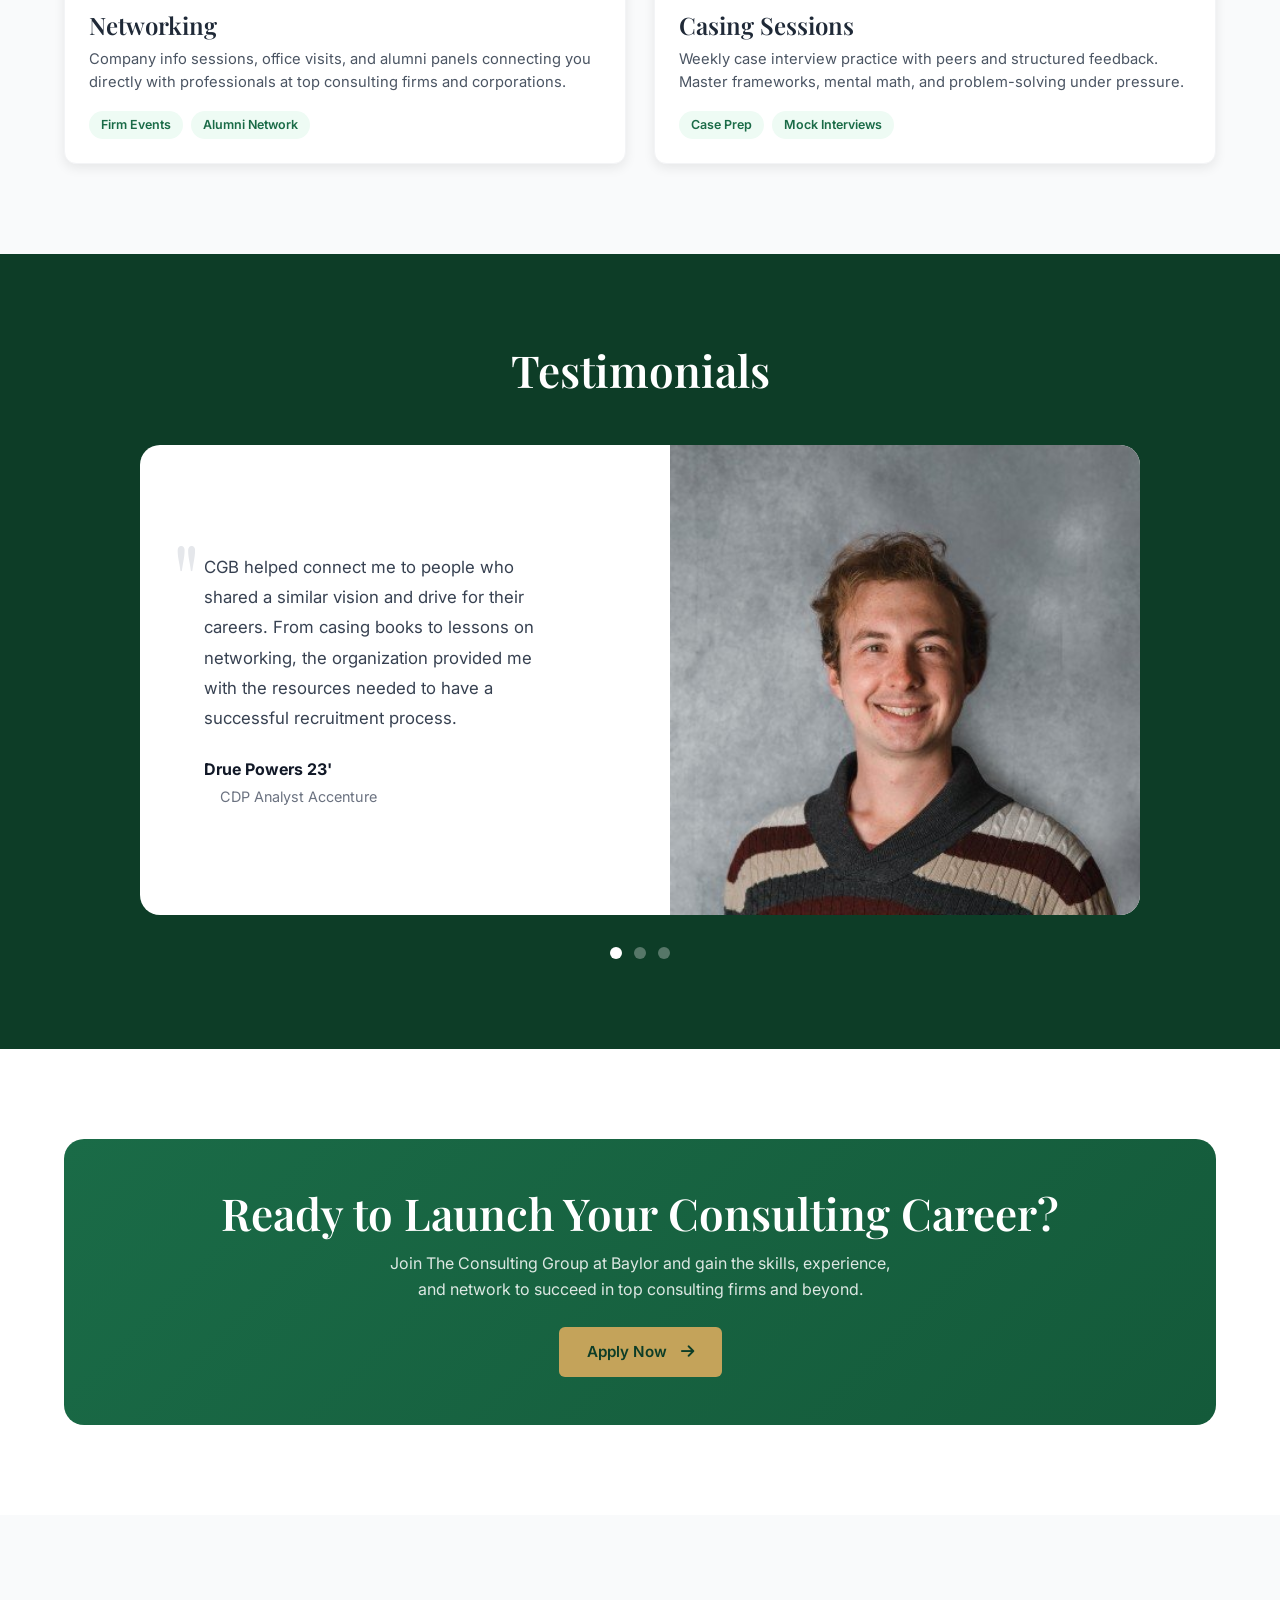
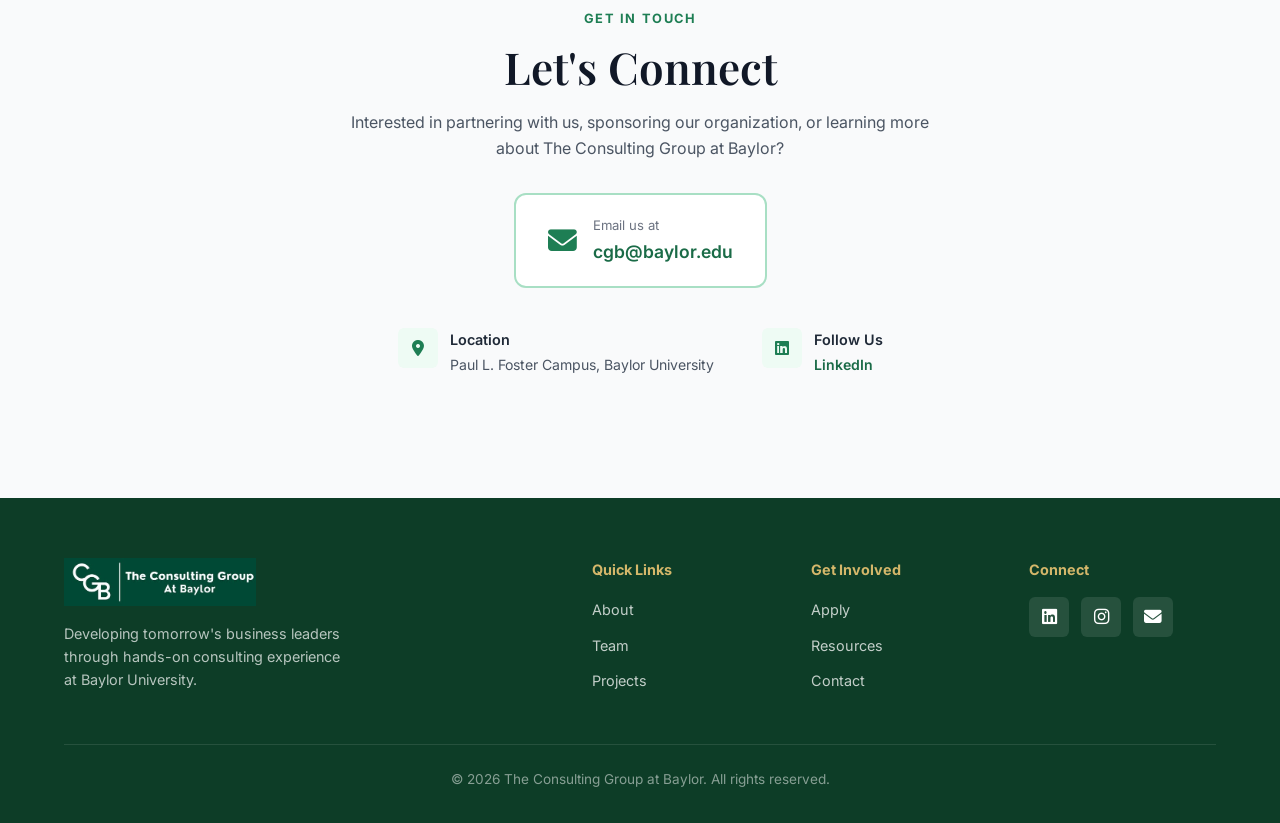
==== commit e5b28877: "Add files via upload" ====
--- a/index.html
+++ b/index.html
@@ -26,7 +26,8 @@
         <li><a href="#about">About</a></li>
         <li><a href="team.html">Team</a></li>
         <li><a href="projects.html">Projects</a></li>
-        <li><a href="resources.html">Resources</a></li>
+            <li><a href="resources.html">Resources</a></li>
+        <li><a href="impact.html">IMPACT</a></li>
         <li><a href="applications.html" class="nav-cta">Apply</a></li>
       </ul>
     </div>
--- a/css/style.css
+++ b/css/style.css
@@ -1733,3 +1733,12 @@
     height: 50px;
   }
 }
+
+/* --- IMPACT nav link: always gold on every page --- */
+.nav-menu a[href="impact.html"] {
+  color: var(--gold-400) !important;
+  font-weight: 700;
+}
+.navbar.scrolled .nav-menu a[href="impact.html"] {
+  color: var(--gold-500) !important;
+}
